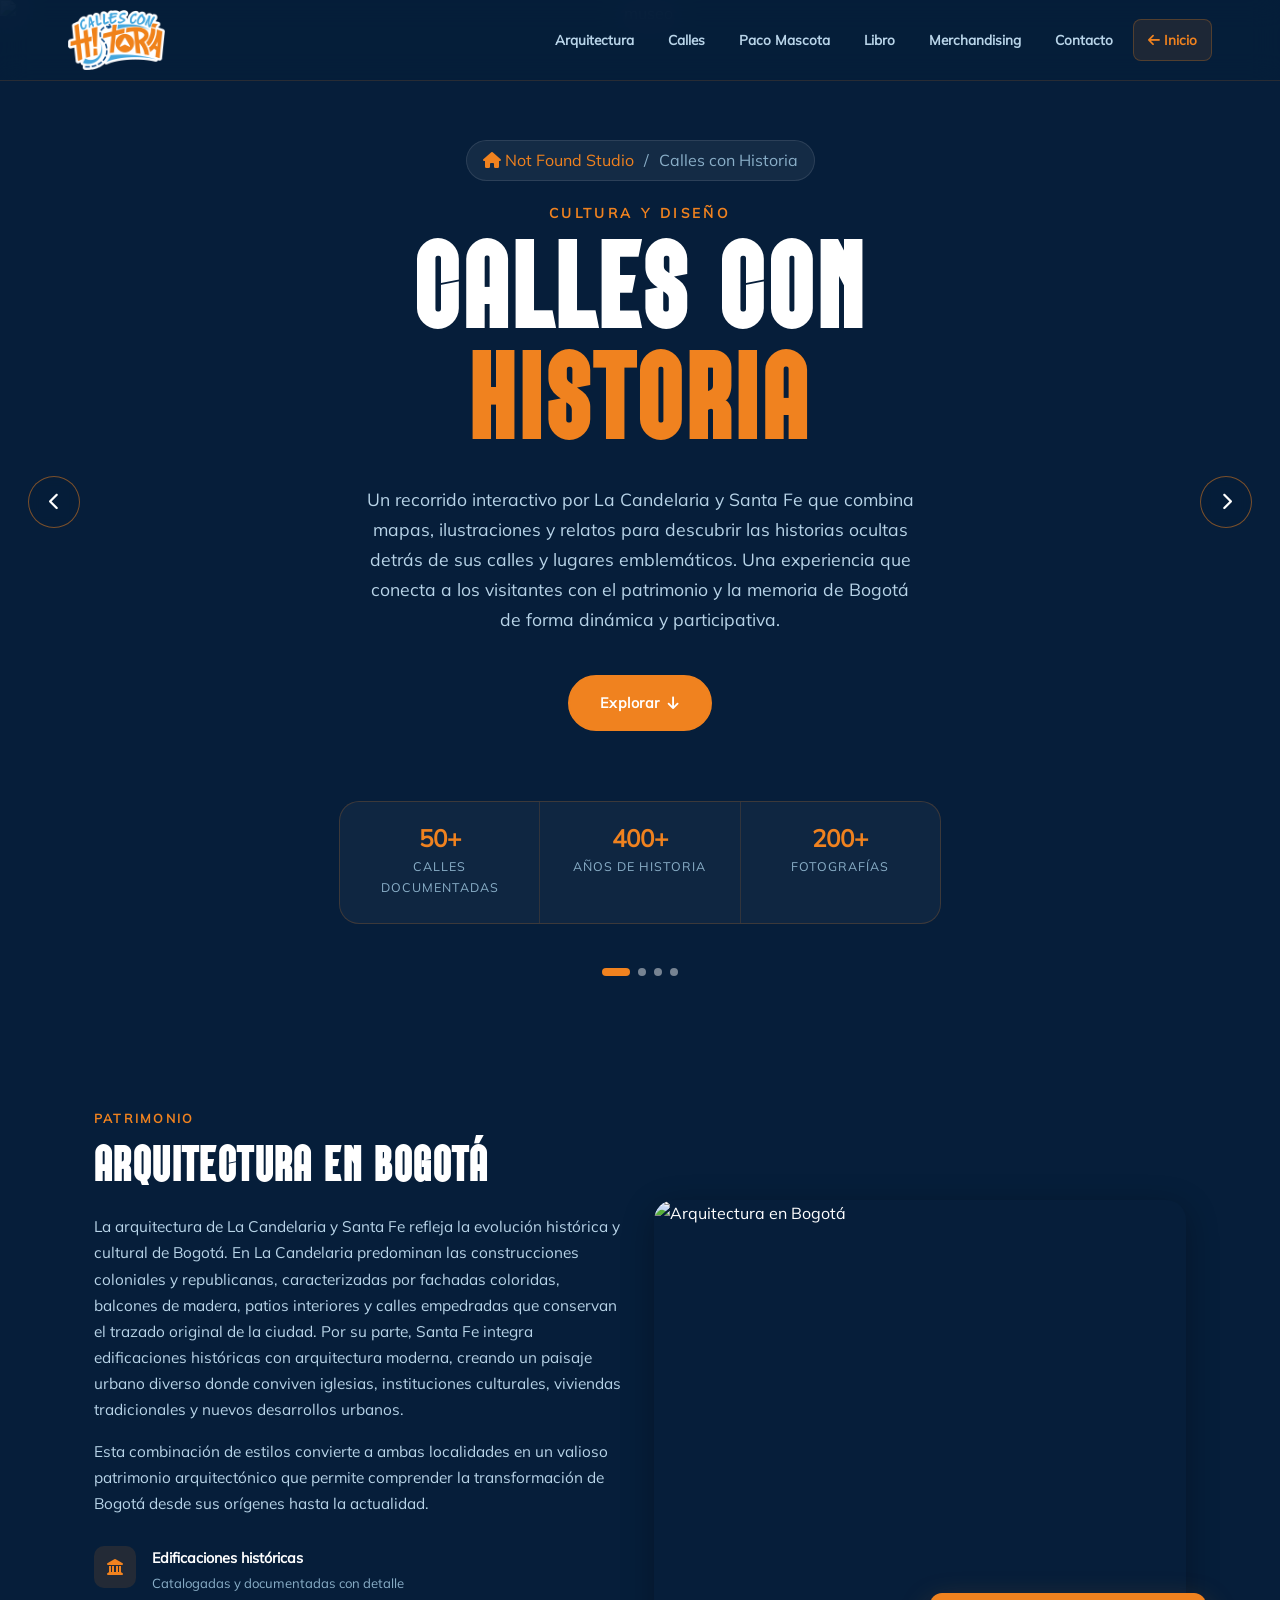
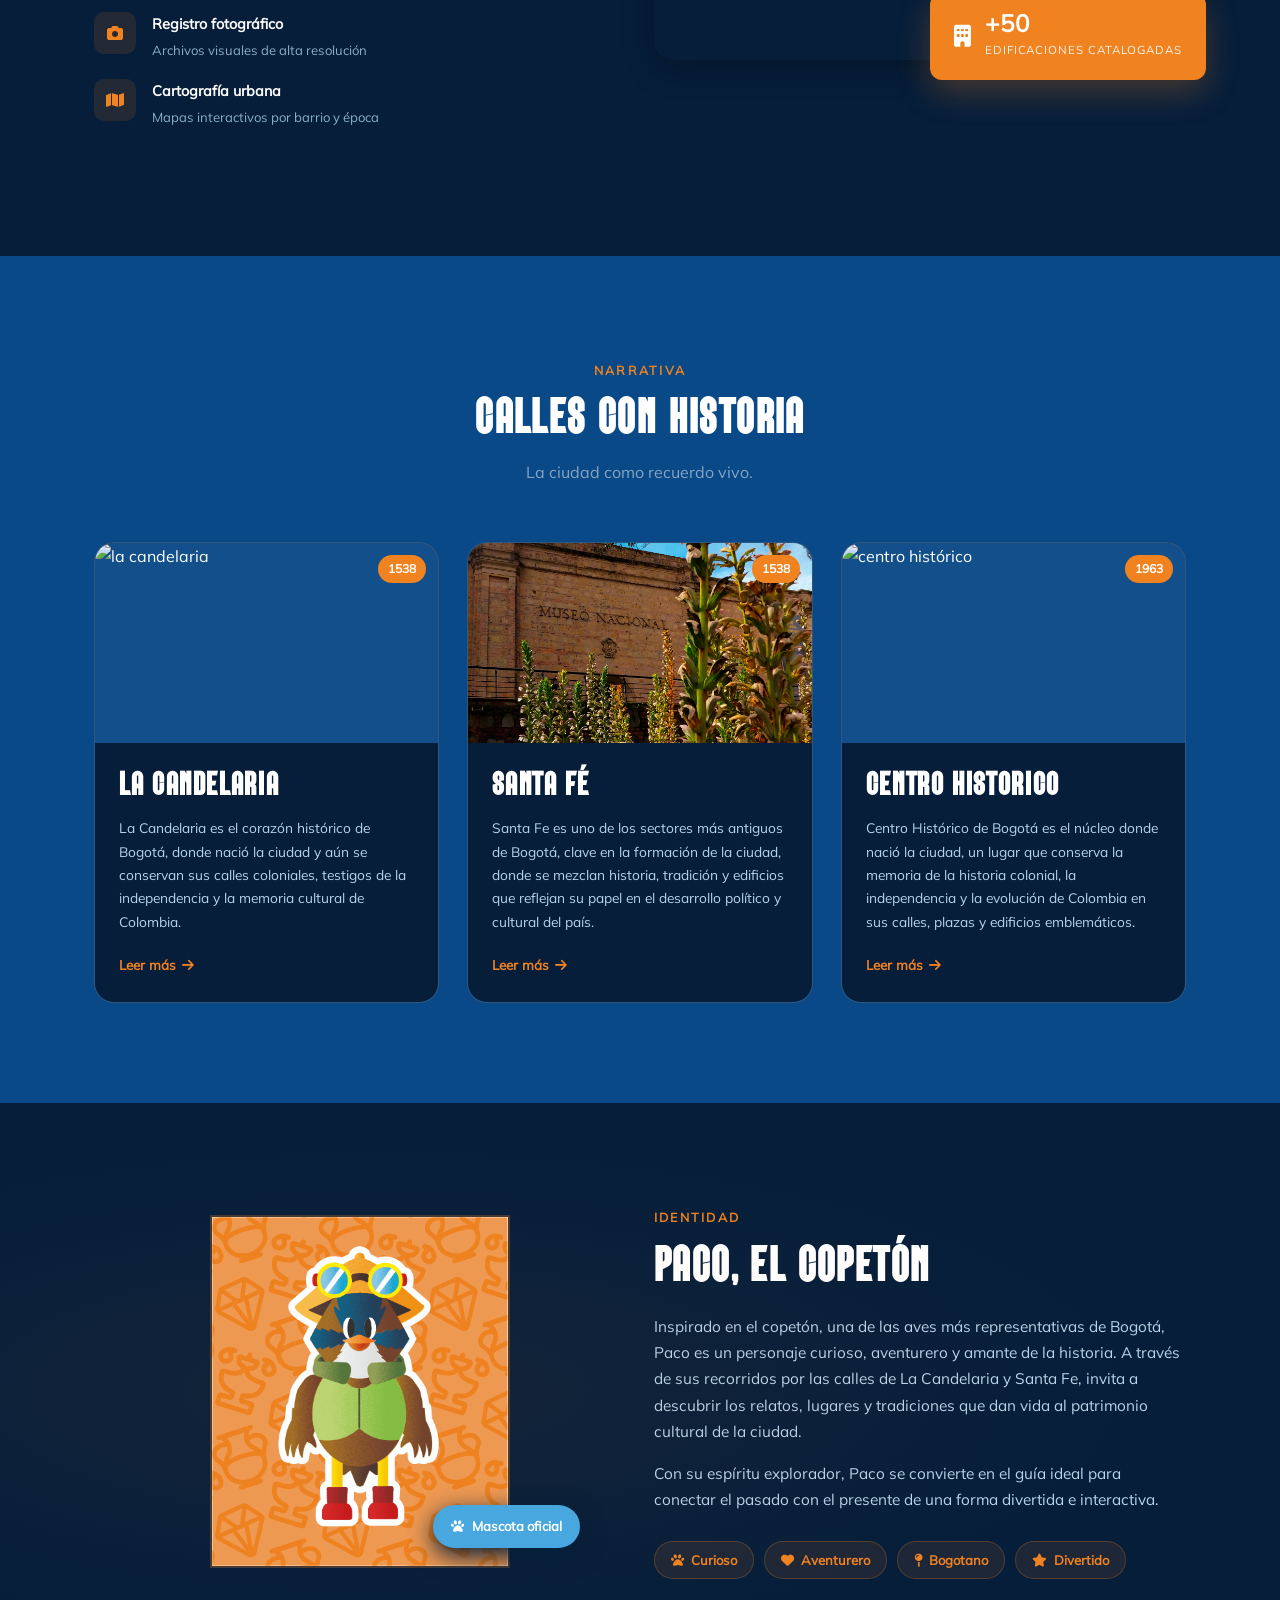
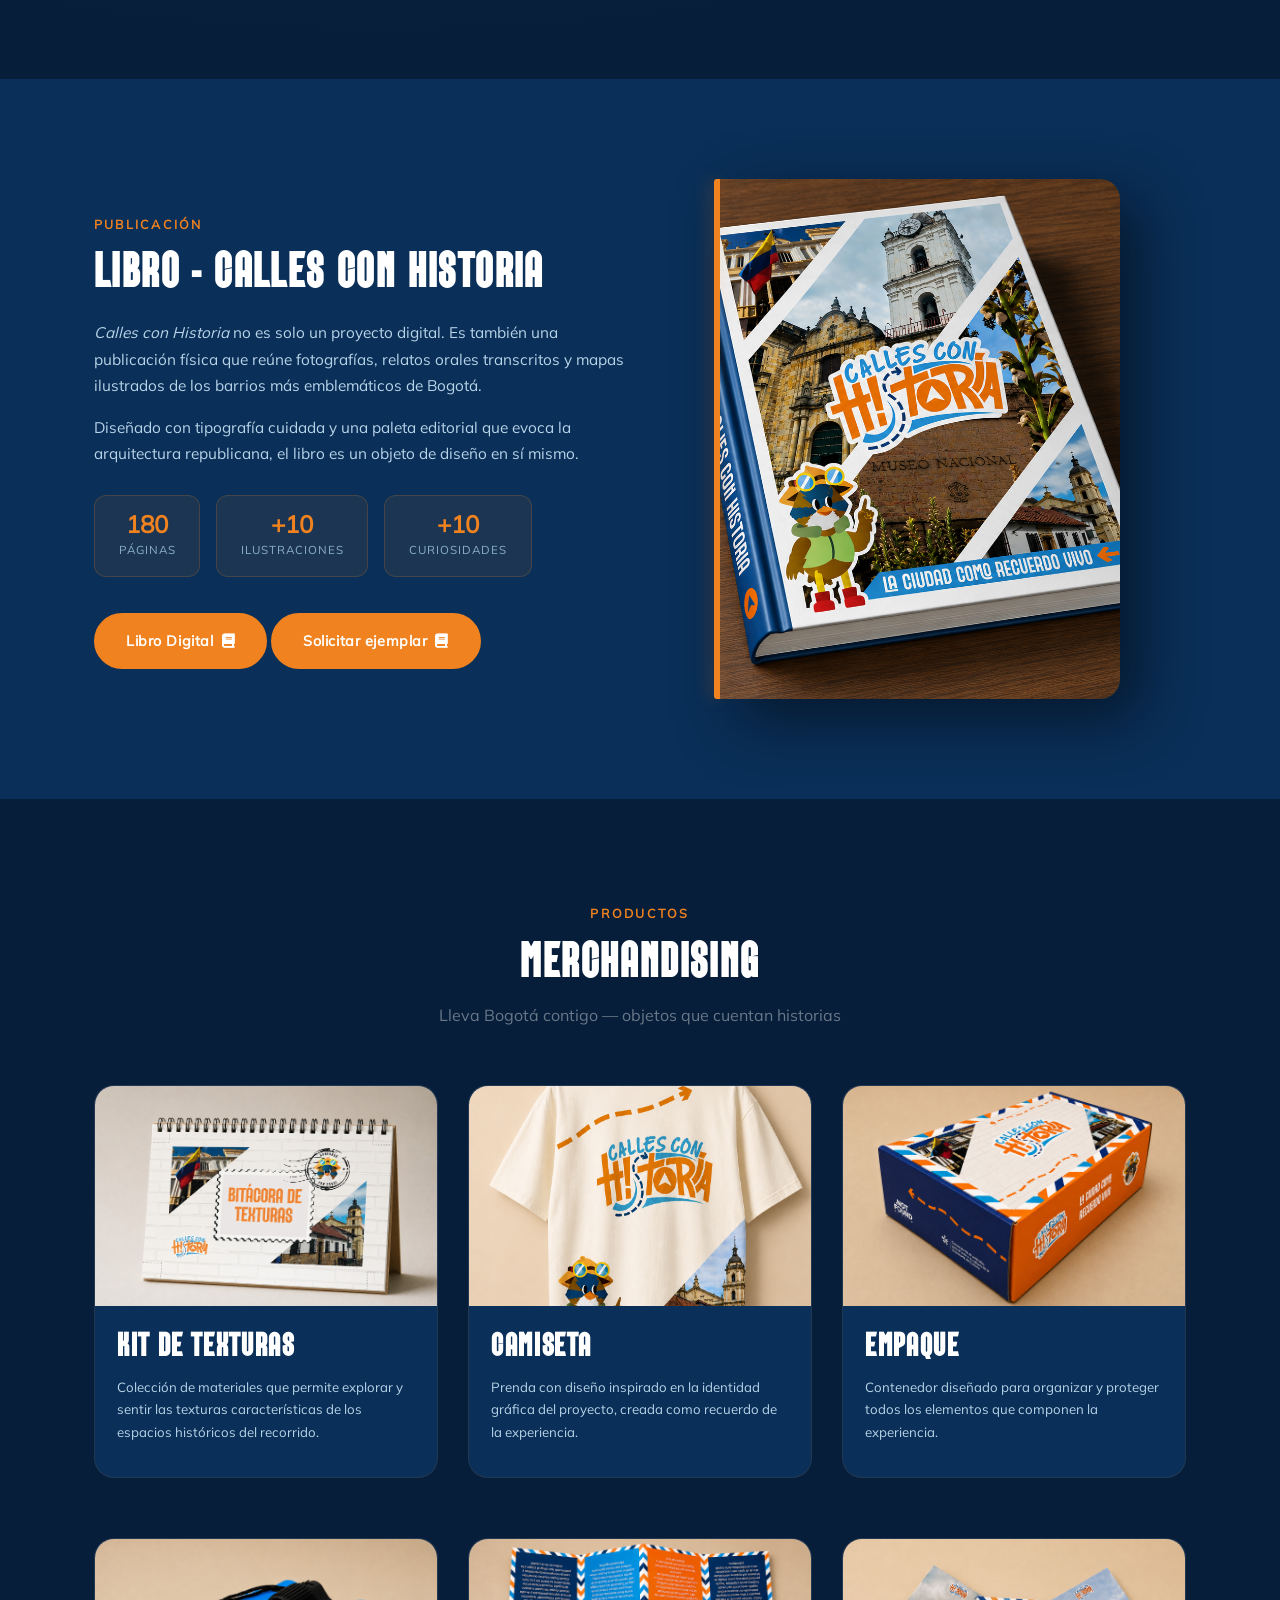
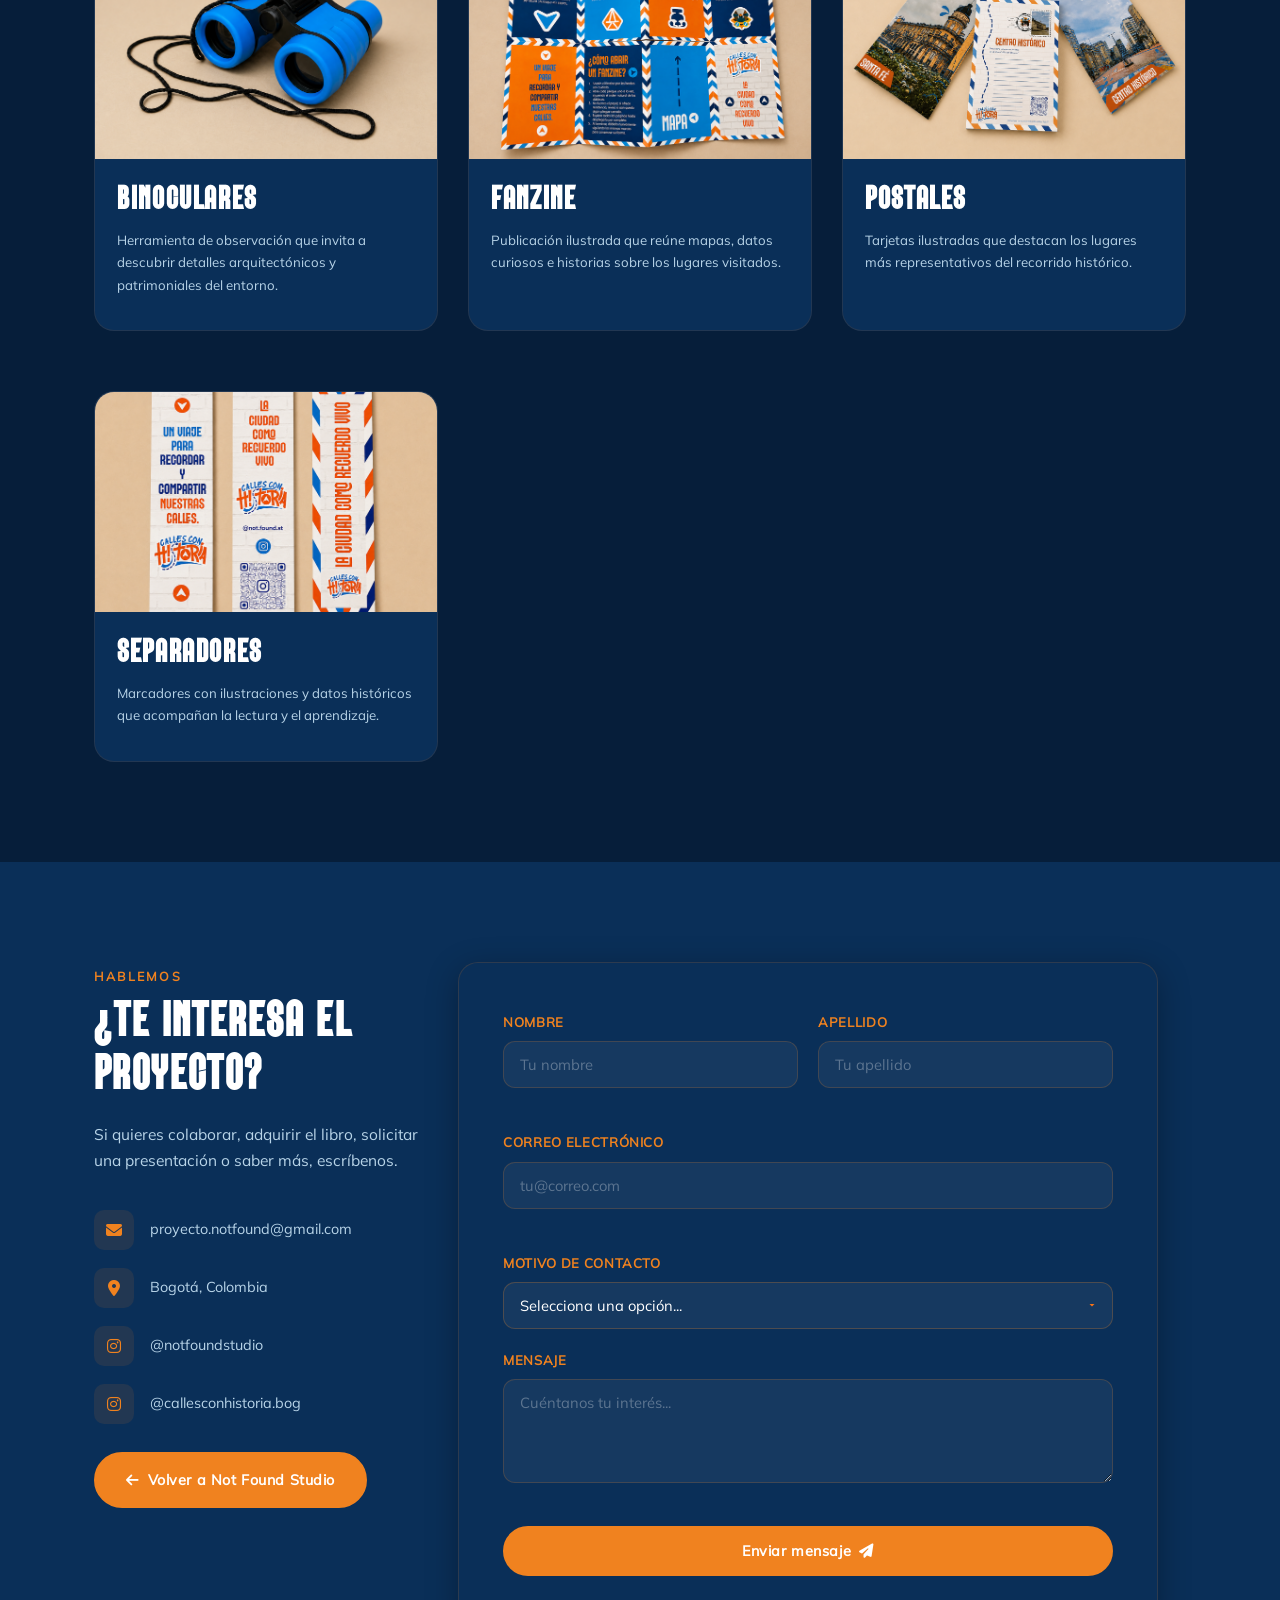
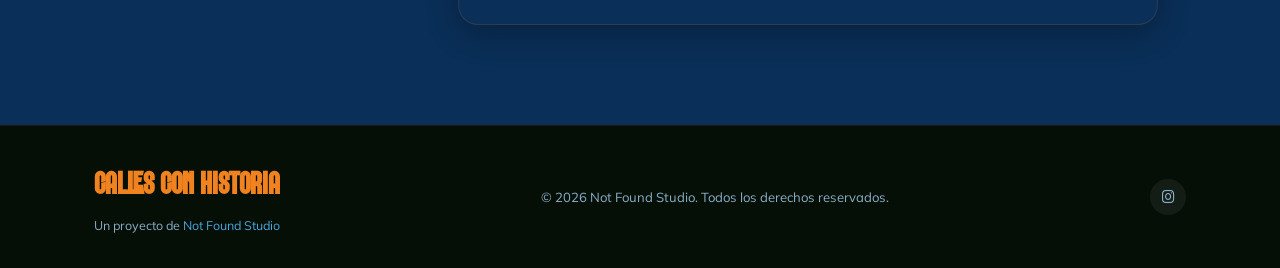
==== proyecto.html @ d1a0eb5a "pagina-web" ====
<!DOCTYPE html>
<html lang="es">
<head>
  <meta charset="UTF-8" />
  <meta name="viewport" content="width=device-width, initial-scale=1.0" />
  <title>Calles con Historia — Not Found Studio</title>
  <link rel="stylesheet" href="https://cdnjs.cloudflare.com/ajax/libs/font-awesome/6.5.0/css/all.min.css" />
  <link rel="stylesheet" href="proyecto.css" />
  <link rel="icon" href="img/icon1.png" type="image/x-icon" />
  <script src="proyecto.js" defer></script>
</head>
<body class="proyecto-page">
  <div class="page-transition" id="pageTransition"></div>
  <header class="navbar" id="navbar">
    <div class="nav-container">

      <a href="#proy-hero" class="nav-logo">
        <img src="img/logo-proyecto.png" alt="Calles con Historia"/>
      </a>

      <nav class="nav-menu" id="navMenu">
        <a href="#arquitectura"  class="nav-link">Arquitectura</a>
        <a href="#calles"        class="nav-link">Calles</a>
        <a href="#paco"          class="nav-link">Paco Mascota</a>
        <a href="#libro"         class="nav-link">Libro</a>
        <a href="#merch"         class="nav-link">Merchandising</a>
        <a href="#contacto-proy" class="nav-link">Contacto</a>
        <a href="index.html"     class="nav-link nav-link--back">
          <i class="fas fa-arrow-left"></i> Inicio
        </a>
      </nav>

      <button class="hamburger" id="hamburger" aria-label="Abrir menú">
        <span></span><span></span><span></span>
      </button>
    </div>
  </header>

  <section class="proy-hero" id="proy-hero">
    <div class="hero-slider-wrapper">
      <div class="slider-track" id="sliderTrack">
        <div class="slide">
          <img src="img/slide1.jpg" alt="museo"/>
        </div>
        <div class="slide">
          <img src="img/slide2.jpg" alt="call"/>
        </div>
        <div class="slide">
          <img src="img/slide3.jpg" alt="plaza"/>
        </div>
        <div class="slide">
          <img src="img/slide4.jpg" alt="iglesia"/>
        </div>
      </div>

      <button class="slider-btn slider-prev" id="sliderPrev" aria-label="Anterior">
        <i class="fas fa-chevron-left"></i>
      </button>
      <button class="slider-btn slider-next" id="sliderNext" aria-label="Siguiente">
        <i class="fas fa-chevron-right"></i>
      </button>
      <div class="slider-dots" id="sliderDots"></div>
    </div>

    <div class="proy-hero-content">
      <div class="breadcrumb">
        <a href="index.html"><i class="fas fa-home"></i> Not Found Studio</a>
        <span>/</span>
        <span>Calles con Historia</span>
      </div>

      <p class="hero-welcome">Cultura y Diseño</p>
      <h1 class="proy-hero-title titulo">Calles con<br /><span>Historia</span></h1>
      <p class="proy-hero-desc">
        Un recorrido interactivo por La Candelaria y Santa Fe que combina mapas, ilustraciones 
        y relatos para descubrir las historias ocultas detrás de sus calles y lugares emblemáticos. 
        Una experiencia que conecta a los visitantes con el patrimonio y la memoria de Bogotá de forma dinámica y participativa.
      </p>
      <div class="proy-hero-cta">
        <a href="#arquitectura" class="p-btn p-btn-primary">
          Explorar <i class="fas fa-arrow-down"></i>
        </a>
      </div>
    </div>

    <div class="hero-stats">
      <div class="stat-item">
        <span class="stat-num">50+</span>
        <span class="stat-label">Calles documentadas</span>
      </div>
      <div class="stat-item">
        <span class="stat-num">400+</span>
        <span class="stat-label">Años de historia</span>
      </div>
      <div class="stat-item">
        <span class="stat-num">200+</span>
        <span class="stat-label">Fotografías</span>
      </div>
    </div>

  </section>

  <section class="arquitectura" id="arquitectura">
    <div class="p-container">
      <div class="p-row p-align-center">
        <div class="p-col-6 proy-text p-reveal">
          <span class="p-section-label">Patrimonio</span>
          <h2> Arquitectura en Bogotá</h2>
          <p>
            La arquitectura de La Candelaria y Santa Fe refleja la evolución histórica y cultural de Bogotá. 
            En La Candelaria predominan las construcciones coloniales y republicanas, caracterizadas por fachadas 
            coloridas, balcones de madera, patios interiores y calles empedradas que conservan el trazado original 
            de la ciudad. Por su parte, Santa Fe integra edificaciones históricas con arquitectura moderna, creando 
            un paisaje urbano diverso donde conviven iglesias, instituciones culturales, viviendas tradicionales
            y nuevos desarrollos urbanos.
          </p>
          <p>
            Esta combinación de estilos convierte a ambas localidades en un valioso patrimonio 
            arquitectónico que permite comprender la transformación de Bogotá desde sus orígenes hasta la actualidad.
          </p>
          <div class="proy-features">
            <div class="feature-item">
              <i class="fas fa-landmark"></i>
              <div>
                <strong>Edificaciones históricas</strong>
                <p>Catalogadas y documentadas con detalle</p>
              </div>
            </div>
            <div class="feature-item">
              <i class="fas fa-camera"></i>
              <div>
                <strong>Registro fotográfico</strong>
                <p>Archivos visuales de alta resolución</p>
              </div>
            </div>
            <div class="feature-item">
              <i class="fas fa-map"></i>
              <div>
                <strong>Cartografía urbana</strong>
                <p>Mapas interactivos por barrio y época</p>
              </div>
            </div>
          </div>
        </div>

        <div class="p-col-6 proy-img p-reveal">
          <div class="p-img-wrapper">
            <img src="img/arquitectura.jpg" alt="Arquitectura en Bogotá"/>
          </div>
          <div class="floating-card">
            <i class="fas fa-building"></i>
            <div>
              <strong>+50</strong>
              <span>Edificaciones catalogadas</span>
            </div>
          </div>
        </div>
      </div>
    </div>
  </section>

  <section class="calles" id="calles">
    <div class="p-container">

      <div class="p-row p-justify-center">
        <div class="p-col-8 p-section-header p-reveal">
          <span class="p-section-label">Narrativa</span>
          <h2>Calles con Historia</h2>
          <p class="p-section-sub">La ciudad como recuerdo vivo.</p>
        </div>
      </div>

      <div class="p-row">
        <div class="p-col-12">
          <div class="calles-grid">

            <div class="calle-card p-reveal">
              <div class="calle-img">
                <img src="img/calle1.jpg" alt="la candelaria"/>
                <div class="calle-year">1538</div>
              </div>
              <div class="calle-info">
                <h4>La Candelaria</h4>
                <p>La Candelaria es el corazón histórico de Bogotá, donde nació la ciudad y 
                  aún se conservan sus calles coloniales, testigos 
                  de la independencia y la memoria cultural de Colombia. </p>
                <a href="https://www.lacandelaria.gov.co/" class="calle-link">Leer más <i class="fas fa-arrow-right"></i></a>
              </div>
            </div>

            <div class="calle-card p-reveal">
              <div class="calle-img">
                <img src="img/calle2.jpg" alt="santa fe"/>
                <div class="calle-year">1538</div>
              </div>
              <div class="calle-info">
                <h4>Santa Fé</h4>
                <p>Santa Fe es uno de los sectores más antiguos de Bogotá, 
                  clave en la formación de la ciudad, donde se mezclan historia, 
                  tradición y edificios que reflejan su papel en el 
                  desarrollo político y cultural del país. </p>
                <a href="https://www.santafe.gov.co/" class="calle-link">Leer más <i class="fas fa-arrow-right"></i></a>
              </div>
            </div>

            <div class="calle-card p-reveal">
              <div class="calle-img">
                <img src="img/calle3.jpg" alt="centro histórico"/>
                <div class="calle-year">1963</div>
              </div>
              <div class="calle-info">
                <h4>Centro HIstorico</h4>
                <p>Centro Histórico de Bogotá es el núcleo donde nació la ciudad, 
                  un lugar que conserva la memoria de la historia colonial, la independencia 
                  y la evolución de Colombia en sus calles, plazas y edificios emblemáticos. </p>
                <a href="https://visitbogota.co/es/que-hacer-en-bogota/cultura" class="calle-link">Leer más <i class="fas fa-arrow-right"></i></a>
              </div>
            </div>
          </div>
        </div>
      </div>
    </div>
  </section>

  <section class="paco" id="paco">
    <div class="p-container">
      <div class="p-row p-align-center">

        <div class="p-col-6 proy-img p-reveal">
          <div class="paco-img-wrapper">
            <img src="img/paco.jpg" alt="Paco, mascota del proyecto"/>
          </div>
          <div class="paco-badge">
            <i class="fas fa-paw"></i>
            <span>Mascota oficial</span>
          </div>
        </div>

        <div class="p-col-6 proy-text p-reveal">
          <span class="p-section-label">Identidad</span>
          <h2>Paco, el copetón</h2>
          <p>
            Inspirado en el copetón, una de las aves más representativas de Bogotá, 
            Paco es un personaje curioso, aventurero y amante de la historia. A través
             de sus recorridos por las calles de La Candelaria y Santa Fe, invita a 
             descubrir los relatos, lugares y tradiciones que dan vida al patrimonio 
             cultural de la ciudad. 
          </p>
          <p>
            Con su espíritu explorador, Paco se convierte en el guía ideal para conectar el 
            pasado con el presente de una forma divertida e interactiva.
          </p>
          <div class="paco-traits">
            <span class="trait"><i class="fas fa-paw"></i> Curioso</span>
            <span class="trait"><i class="fas fa-heart"></i> Aventurero</span>
            <span class="trait"><i class="fas fa-map-pin"></i> Bogotano</span>
            <span class="trait"><i class="fas fa-star"></i> Divertido</span>
          </div>
        </div>

      </div>
    </div>
  </section>

  <section class="libro" id="libro">
    <div class="p-container">
      <div class="p-row p-align-center">

        <div class="p-col-6 proy-text p-reveal">
          <span class="p-section-label">Publicación</span>
          <h2>Libro - Calles con Historia</h2>
          <p>
            <em>Calles con Historia</em> no es solo un proyecto digital. Es también una publicación
            física que reúne fotografías, relatos orales transcritos y mapas ilustrados de los
            barrios más emblemáticos de Bogotá.
          </p>
          <p>
            Diseñado con tipografía cuidada y una paleta editorial que evoca la arquitectura
            republicana, el libro es un objeto de diseño en sí mismo.
          </p>
          <div class="libro-specs">
            <div class="spec-item">
              <span class="spec-val">180</span>
              <span class="spec-key">Páginas</span>
            </div>
            <div class="spec-item">
              <span class="spec-val">+10</span>
              <span class="spec-key">Ilustraciones</span>
            </div>
            <div class="spec-item">
              <span class="spec-val">+10</span>
              <span class="spec-key">Curiosidades</span>
            </div>
          </div>
          <a href="https://heyzine.com/flip-book/d6b53dd0bb.html" class="p-btn p-btn-primary">
            Libro Digital <i class="fas fa-book"></i>
          </a>
          <a href="#contacto-proy" class="p-btn p-btn-primary">
            Solicitar ejemplar <i class="fas fa-book"></i>
          </a>
        </div>

        <div class="p-col-6 proy-img p-reveal">
          <div class="libro-mockup">
            <img src="img/libro.png" alt="Libro Calles con Historia"/>
            <div class="libro-spine"></div>
          </div>
        </div>

      </div>
    </div>
  </section>

  <section class="merch" id="merch">
    <div class="p-container">

      <div class="p-row p-justify-center">
        <div class="p-col-8 p-section-header p-reveal">
          <span class="p-section-label">Productos</span>
          <h2>Merchandising</h2>
          <p class="p-section-sub">Lleva Bogotá contigo — objetos que cuentan historias</p>
        </div>
      </div>

      <div class="p-row">
        <div class="p-col-12">
          <div class="merch-grid">

            <div class="merch-card p-reveal">
              <div class="merch-img">
                <img src="img/bitacora.jpeg" alt="Kit de Texturas" />
              </div>
              <div class="merch-info">
                <h4>Kit de Texturas</h4>
                <p>Colección de materiales que permite explorar y sentir las texturas 
                  características de los espacios históricos del recorrido.</p>
              </div>
            </div>

            <div class="merch-card p-reveal">
              <div class="merch-img">
                <img src="img/camiseta.png" alt="Camiseta"/>
              </div>
              <div class="merch-info">
                <h4>Camiseta</h4>
                <p>Prenda con diseño inspirado en la identidad gráfica del proyecto, 
                  creada como recuerdo de la experiencia.</p>
              </div>
            </div>

            <div class="merch-card p-reveal">
              <div class="merch-img">
                <img src="img/caja.png" alt="Empaque" />
              </div>
              <div class="merch-info">
                <h4>Empaque</h4>
                <p>Contenedor diseñado para organizar y proteger 
                  todos los elementos que componen la experiencia.</p>
              </div>
            </div>

          </div>
        </div>
      </div>

      <div class="p-row">
        <div class="p-col-12">
          <div class="merch-grid-p">

            <div class="merch-card p-reveal">
              <div class="merch-img">
                <img src="img/binoculares.png" alt="Binoculares" /> 
              </div>
              <div class="merch-info">
                <h4>Binoculares</h4>
                <p>Herramienta de observación que invita a 
                  descubrir detalles arquitectónicos y patrimoniales del entorno.</p>
              </div>
            </div>

            <div class="merch-card p-reveal">
              <div class="merch-img">
                <img src="img/fanzine.png" alt="Fanzine" />
              </div>
              <div class="merch-info">
                <h4>Fanzine</h4>
                <p>Publicación ilustrada que reúne mapas, datos 
                  curiosos e historias sobre los lugares visitados.</p>
              </div>
            </div>

            <div class="merch-card p-reveal">
              <div class="merch-img">
                <img src="img/postales.png" alt="Postales" />
              </div>
              <div class="merch-info">
                <h4> Postales </h4>
                <p>Tarjetas ilustradas que destacan los lugares más representativos del recorrido histórico. </p>
              </div>
            </div>

          </div>
        </div>
      </div>

      <div class="p-row">
        <div class="p-col-12">
          <div class="merch-grid-p">

            <div class="merch-card p-reveal">
              <div class="merch-img">
                <img src="img/separadores.png" alt="Separadores" /> 
              </div>
              <div class="merch-info">
                <h4>Separadores</h4>
                <p>Marcadores con ilustraciones y datos históricos 
                  que acompañan la lectura y el aprendizaje.</p>
              </div>
            </div>

          </div>
        </div>
      </div>

    </div>
  </section>

  <section class="contacto" id="contacto-proy">
    <div class="p-container">
      <div class="p-row p-align-start">

        <div class="p-col-4 contact-info p-reveal">
          <span class="p-section-label">Hablemos</span>
          <h2>¿Te interesa el proyecto?</h2>
          <p>
            Si quieres colaborar, adquirir el libro, solicitar una presentación
            o saber más, escríbenos.
          </p>
          <div class="contact-details">
            <div class="contact-item">
              <i class="fas fa-envelope"></i>
              <span>proyecto.notfound@gmail.com</span>
            </div>
            <div class="contact-item">
              <i class="fas fa-map-marker-alt"></i>
              <span>Bogotá, Colombia</span>
            </div>
            <div class="contact-item">
              <i class="fab fa-instagram"></i>
              <span>@notfoundstudio</span>
            </div>
            <div class="contact-item">
              <i class="fab fa-instagram"></i>
              <span>@callesconhistoria.bog</span>
            </div>
          </div>
          <a href="index.html" class="p-btn p-btn-primary back-btn">
            <i class="fas fa-arrow-left"></i> Volver a Not Found Studio
          </a>
        </div>

        <div class="p-col-8 p-reveal">
          <div class="contact-form">
            <form id="contactFormProy"
            action="https://formspree.io/f/xdarenpr"
            method="POST"
            novalidate>

            <input type="hidden" name="_subject" value="Nuevo mensaje — Calles con Historia" />
            <input type="hidden" name="_language" value="es" />

              <div class="form-row">
                <div class="p-col-6 form-group">
                  <label for="p-nombre">Nombre</label>
                  <input type="text" id="p-nombre" placeholder="Tu nombre" required />
                  <span class="error-msg" id="error-p-nombre"></span>
                </div>
                <div class="p-col-6 form-group">
                  <label for="p-apellido">Apellido</label>
                  <input type="text" id="p-apellido" placeholder="Tu apellido" required />
                  <span class="error-msg" id="error-p-apellido"></span>
                </div>
              </div>

              <div class="form-group">
                <label for="p-correo">Correo electrónico</label>
                <input type="email" id="p-correo" placeholder="tu@correo.com" required />
                <span class="error-msg" id="error-p-correo"></span>
              </div>

              <div class="form-group">
                <label for="p-interes">Motivo de contacto</label>
                <select id="p-interes">
                  <option value="">Selecciona una opción...</option>
                  <option>Adquirir el libro</option>
                  <option>Comprar merchandising</option>
                  <option>Colaboración / alianza</option>
                  <option>Presentación del proyecto</option>
                  <option>Otro</option>
                </select>
              </div>

              <div class="form-group">
                <label for="p-mensaje">Mensaje</label>
                <textarea id="p-mensaje" rows="4" placeholder="Cuéntanos tu interés..." required></textarea>
                <span class="error-msg" id="error-p-mensaje"></span>
              </div>

              <button type="submit" class="p-btn p-btn-primary p-btn-full">
                Enviar mensaje <i class="fas fa-paper-plane"></i>
              </button>
              <div class="form-success" id="formSuccessProy">
                <i class="fas fa-check-circle"></i>
                ¡Mensaje enviado! Te contactamos pronto.
              </div>

            </form>
          </div>
        </div>

      </div>
    </div>
  </section>

  <footer class="proy-footer">
    <div class="p-container">
      <div class="footer-inner">
        <div class="footer-left">
          <span class="footer-brand titulo">Calles con Historia</span>
          <p>Un proyecto de <a href="index.html">Not Found Studio</a></p>
        </div>
        <p class="footer-copy">&copy; 2026 Not Found Studio. Todos los derechos reservados.</p>
        <div class="footer-social">
          <a href="https://www.instagram.com/callesconhistoria.bog?igsh=ZXhva2l5dGYxbDV5" aria-label="Instagram"><i class="fab fa-instagram"></i></a>
        </div>
      </div>
    </div>
  </footer>

</body>
</html>
---- proyecto.css ----
:root {
  --p-accent:      #f0821f;
  --p-accent-r:  #ffb370;
  --p-accent-rgb:  240, 130, 31;
  --p-accent-glow: rgba(240, 130, 31, 0.28);

  --p-blue:        #48a7de;
  --p-blue-rgb:    72, 167, 222;

  --p-bg-dark:     #061e3a;            /* fondo principal            */
  --p-bg-mid:      #0a2f58;            /* fondo medio                */
  --p-bg-section:  #0a4987;            /* fondo sección alternativa  */
  --p-bg-navbar:   rgba(6,30,58,0.90); /* navbar semitransparente    */

  --p-gray:        #8aafc8;
  --p-text:        #b8d4e8;
  --p-white:       #ffffff;
  --p-error:       #f87171;

  --p-font-title:  'Moga', sans-serif; src: url(fuentes/moga.otf); 
  --p-font-body:   'Mulish', sans-serif; src: url(fuentes/mulish-regular.ttf);

  --p-radius:      12px;
  --p-radius-lg:   20px;

  --p-shadow:      0 8px 32px rgba(0, 0, 0, 0.3);
  --p-shadow-sm:   0 4px 16px rgba(0, 0, 0, 0.18);

  --p-transition:  0.35s cubic-bezier(0.4, 0, 0.2, 1);
}

.titulo {
  text-transform: uppercase;
}

@font-face {
  font-family: 'Moga'; src: url(fuentes/moga.otf); 
}

@font-face {
  font-family: 'Mulish'; src: url(fuentes/mulish-regular.ttf);
}

*, *::before, *::after {
  box-sizing: border-box;
  margin: 0;
  padding: 0;
}

html { scroll-behavior: smooth; }

body.proyecto-page {
  font-family: var(--p-font-body);
  background: var(--p-bg-dark);
  color: var(--p-white);
  line-height: 1.7;
  overflow-x: hidden;
}

body.proyecto-page *,
body.proyecto-page ::before,
body.proyecto-page ::after {
  --bs-body-bg: var(--p-bg-dark);
}
body.proyecto-page .container,
body.proyecto-page .container-fluid,
body.proyecto-page .p-container {
  background: transparent;
}
body.proyecto-page .row,
body.proyecto-page .p-row {
  background: transparent;
}

img  { max-width: 100%; display: block; }
a    { text-decoration: none; color: inherit; }
ul   { list-style: none; }


h1, h2, h3, h4, h5, h6 {
  font-family: var(--p-font-title);
  line-height: 1.2;
  color: var(--p-white);
  text-transform: uppercase;
  letter-spacing: 0.05em;
}

p {
  font-family: var(--p-font-body);
  color: var(--p-text);
}

.p-container {
  max-width: 1140px;
  margin: 0 auto;
  padding: 0 24px;
  width: 100%;
}

.p-row {
  display: flex;
  flex-wrap: wrap;
  gap: 28px;
  width: 100%;
}

.p-col        { flex: 1 1 0%; min-width: 0; }
.p-col-1      { flex: 0 0 calc(8.333%  - 28px); }
.p-col-2      { flex: 0 0 calc(16.666% - 28px); }
.p-col-3      { flex: 0 0 calc(25%     - 28px); }
.p-col-4      { flex: 0 0 calc(33.333% - 28px); }
.p-col-5      { flex: 0 0 calc(41.666% - 28px); }
.p-col-6      { flex: 0 0 calc(50%     - 14px); }
.p-col-7      { flex: 0 0 calc(58.333% - 28px); }
.p-col-8      { flex: 0 0 calc(66.666% - 28px); }
.p-col-9      { flex: 0 0 calc(75%     - 28px); }
.p-col-10     { flex: 0 0 calc(83.333% - 28px); }
.p-col-11     { flex: 0 0 calc(91.666% - 28px); }
.p-col-12     { flex: 0 0 100%; }

/* Modificadores de fila */
.p-justify-center  { justify-content: center; }
.p-justify-between { justify-content: space-between; }
.p-align-center    { align-items: center; }
.p-align-start     { align-items: flex-start; }

.p-reveal {
  opacity: 0;
  transform: translateY(32px);
  transition: opacity 0.7s ease, transform 0.7s ease;
}
.p-reveal.visible {
  opacity: 1;
  transform: none;
}

.p-section-label {
  display: inline-block;
  font-family: var(--p-font-body);
  font-size: 0.78rem;
  font-weight: 700;
  letter-spacing: 0.18em;
  text-transform: uppercase;
  color: var(--p-accent);
  margin-bottom: 10px;
}

.p-section-header {
  text-align: center;
  margin-bottom: 56px;
}
.p-section-header h2 {
  font-family: var(--p-font-title);
  font-size: clamp(3rem, 3.5vw, 2.5rem);
  font-weight: 900;
  color: var(--p-white);
}
.p-section-sub {
  color: var(--p-gray);
  margin-top: 10px;
  font-size: 1rem;
  font-family: var(--p-font-body);
}

.p-img-wrapper {
  position: relative;
  border-radius: var(--p-radius-lg);
  overflow: hidden;
  box-shadow: var(--p-shadow);
}
.p-img-wrapper img {
  width: 100%;
  height: 420px;
  object-fit: cover;
  transition: transform 0.6s ease;
}
.p-img-wrapper:hover img { transform: scale(1.04); }

.p-btn {
  display: inline-flex;
  align-items: center;
  gap: 8px;
  font-family: var(--p-font-body);
  font-weight: 700;
  font-size: 0.9rem;
  padding: 14px 30px;
  border-radius: 50px;
  border: 2px solid transparent;
  cursor: pointer;
  transition: var(--p-transition);
  letter-spacing: 0.04em;
}

.p-btn-primary {
  background: var(--p-accent);
  color: var(--p-white);
  border-color: var(--p-accent);
}
.p-btn-primary:hover {
  background: transparent;
  color: var(--p-accent);
  transform: translateY(-2px);
  box-shadow: 0 8px 24px var(--p-accent-glow);
}

.p-btn-outline {
  background: transparent;
  border-color: rgba(255, 255, 255, 0.4);
  color: var(--p-white);
}
.p-btn-outline:hover {
  border-color: var(--p-accent);
  color: var(--p-accent);
  transform: translateY(-2px);
}

.p-btn-full {
  width: 100%;
  justify-content: center;
}

.proyecto-page .navbar {
  position: fixed;
  top: 0; left: 0; right: 0;
  z-index: 1000;
  background: var(--p-bg-navbar);
  backdrop-filter: blur(14px);
  -webkit-backdrop-filter: blur(14px);
  border-bottom: 1px solid rgba(var(--p-accent-rgb), 0.15);
  transition: box-shadow 0.3s;
}
.proyecto-page .navbar.scrolled {
  box-shadow: 0 4px 32px rgba(0, 0, 0, 0.5);
}

.proyecto-page .nav-container {
  max-width: 1200px;
  margin: 0 auto;
  padding: 0 28px;
  height: 80px;
  display: flex;
  align-items: center;
  justify-content: space-between;
}

.proyecto-page .nav-logo {
  display: flex;
  align-items: center;
  flex-shrink: 0;
  transition: opacity 0.2s;
}
.proyecto-page .nav-logo:hover { opacity: 0.8; }
.proyecto-page .nav-logo img {
  height: 60px;
  width: auto;
  object-fit: contain;
}

.proyecto-page .logo-fallback {
  display: none;
  font-family: var(--p-font-title);
  font-weight: 900;
  font-size: 1.3rem;
  letter-spacing: 0.06em;
  color: var(--p-white);
}
.proyecto-page .logo-fallback span { color: var(--p-accent); }

.proyecto-page .nav-menu {
  display: flex;
  align-items: center;
  gap: 6px;
}

.proyecto-page .nav-link {
  font-family: var(--p-font-body);
  font-size: 0.85rem;
  font-weight: 600;
  color: var(--p-text);
  padding: 8px 14px;
  border-radius: 8px;
  transition: var(--p-transition);
  position: relative;
}
.proyecto-page .nav-link::after {
  content: '';
  position: absolute;
  bottom: 4px; left: 50%;
  transform: translateX(-50%) scaleX(0);
  width: 20px; height: 2px;
  background: var(--p-accent);
  border-radius: 2px;
  transition: transform 0.3s ease;
}
.proyecto-page .nav-link:hover { color: var(--p-white); }
.proyecto-page .nav-link:hover::after { transform: translateX(-50%) scaleX(1); }

.proyecto-page .nav-link--back {
  color: var(--p-accent) !important;
  background: rgba(var(--p-accent-rgb), 0.1);
  border: 1px solid rgba(var(--p-accent-rgb), 0.25);
}
.proyecto-page .nav-link--back:hover {
  background: var(--p-accent);
  color: var(--p-white) !important;
}
.proyecto-page .nav-link--back::after { display: none; }

.proyecto-page .hamburger {
  display: none;
  flex-direction: column;
  gap: 5px;
  background: none;
  border: none;
  cursor: pointer;
  padding: 6px;
}
.proyecto-page .hamburger span {
  display: block;
  width: 26px; height: 2px;
  background: var(--p-white);
  border-radius: 2px;
  transition: var(--p-transition);
}
.proyecto-page .hamburger.active span:nth-child(1) { transform: translateY(7px) rotate(45deg); }
.proyecto-page .hamburger.active span:nth-child(2) { opacity: 0; }
.proyecto-page .hamburger.active span:nth-child(3) { transform: translateY(-7px) rotate(-45deg); }

.page-transition {
  position: fixed;
  inset: 0;
  background: var(--p-bg-dark);
  z-index: 9999;
  pointer-events: none;
  opacity: 0;
  transition: opacity 0.4s ease;
}
.page-transition.fade-out {
  opacity: 1;
  pointer-events: all;
}

.proy-hero {
  width: 100%;
  min-height: 100%;
  position: relative;
  display: flex;
  flex-direction: column;
  align-items: center;
  justify-content: center;
  overflow: hidden;
  text-align: center;
  padding: 0;           /* sin padding: el slider llena todo */
}

.proy-hero .hero-slider-wrapper {
  position: absolute;
  inset: 0;             /* ocupa exactamente todo el hero */
  z-index: 0;
  width: 100%;
  height: 100%;
  overflow: hidden;
  margin: 0;
}
.proy-hero .hero-slider-wrapper .slider-track {
  display: flex;
  height: 100%;
  transition: transform 0.7s cubic-bezier(0.4, 0, 0.2, 1);
}
.proy-hero .hero-slider-wrapper .slide {
  min-width: 100%;
  height: 100%;
  flex-shrink: 0;
  position: relative;
}
.proy-hero .hero-slider-wrapper .slide img {
  width: 100%;
  height: 100%;
  object-fit: cover;
  display: block;
}
.proy-hero .hero-slider-wrapper .slide::after {
  content: '';
  position: absolute;
  inset: 0;
  background: linear-gradient(
    to bottom,
    rgba(6, 30, 58, 0.55) 0%,
    rgba(6, 30, 58, 0.40) 40%,
    rgba(6, 30, 58, 0.75) 100%
  );
}
.proy-hero .hero-slider-wrapper .slide-caption { display: none; }

.proy-hero .hero-slider-wrapper .slider-btn {
  position: absolute;
  top: 50%;
  transform: translateY(-50%);
  width: 52px; height: 52px;
  background: rgba(6, 30, 58, 0.55);
  border: 1px solid rgba(var(--p-accent-rgb), 0.5);
  border-radius: 50%;
  color: var(--p-white);
  font-size: 1.1rem;
  cursor: pointer;
  display: flex;
  align-items: center;
  justify-content: center;
  transition: var(--p-transition);
  z-index: 4;
  backdrop-filter: blur(6px);
}
.proy-hero .hero-slider-wrapper .slider-btn:hover {
  background: var(--p-accent);
  border-color: var(--p-accent);
  transform: translateY(-50%) scale(1.08);
}
.proy-hero .hero-slider-wrapper .slider-prev { left: 28px; }
.proy-hero .hero-slider-wrapper .slider-next { right: 28px; }

.proy-hero .hero-slider-wrapper .slider-dots {
  position: absolute;
  bottom: 28px;
  left: 50%;
  transform: translateX(-50%);
  display: flex;
  gap: 8px;
  z-index: 4;
}
.proy-hero .hero-slider-wrapper .dot {
  width: 8px; height: 8px;
  border-radius: 50%;
  background: rgba(255, 255, 255, 0.45);
  cursor: pointer;
  transition: var(--p-transition);
  border: none;
}
.proy-hero .hero-slider-wrapper .dot.active {
  background: var(--p-accent);
  width: 28px;
  border-radius: 4px;
}

.proy-hero-content {
  position: relative;
  z-index: 2;
  max-width: 820px;
  width: 100%;
  margin: 0 auto;
  padding: 140px 24px 60px; /* espacio top para la navbar */
}

.proy-hero .hero-stats {
  position: relative;
  z-index: 2;
  margin-bottom: 80px;  /* espacio para los dots */
}

.proy-hero-bg,
.proy-hero-overlay { display: none; }

.breadcrumb {
  display: inline-flex;
  align-items: center;
  gap: 10px;
  font-family: var(--p-font-body);
  font-size: 1rem;
  color: var(--p-gray);
  margin-bottom: 20px;
  background: rgba(255, 255, 255, 0.06);
  padding: 6px 16px;
  border-radius: 50px;
  border: 1px solid rgba(255, 255, 255, 0.1);
  animation: p-fadeUp 0.6s ease both;
}
.breadcrumb a { color: var(--p-accent); transition: color 0.2s; }
.breadcrumb a:hover { color: var(--p-white); }

.proy-hero-content .hero-welcome {
  font-family: var(--p-font-body);
  font-size: 0.85rem;
  font-weight: 700;
  letter-spacing: 0.25em;
  text-transform: uppercase;
  color: var(--p-accent);
  margin-bottom: 16px;
  animation: p-fadeUp 0.7s ease both;
}

.proy-hero-title {
  font-family: var(--p-font-title);
  font-size: clamp(3.2rem, 10vw, 7.5rem);
  font-weight: 900;
  line-height: 0.92;
  letter-spacing: 0.05em;
  margin-bottom: 24px;
  color: var(--p-white);
  animation: p-fadeUp 0.8s 0.15s ease both;
}
.proy-hero-title span { color: var(--p-accent); }

.proy-hero-desc {
  font-family: var(--p-font-body);
  font-size: clamp(0.95rem, 2vw, 1.1rem);
  color: var(--p-text);
  max-width: 560px;
  margin: 0 auto 40px;
  animation: p-fadeUp 0.8s 0.3s ease both;
}

.proy-hero-cta {
  display: flex;
  gap: 16px;
  justify-content: center;
  flex-wrap: wrap;
  animation: p-fadeUp 0.8s 0.45s ease both;
}

.hero-stats {
  position: relative;
  z-index: 2;
  display: flex;
  background: rgba(255, 255, 255, 0.04);
  border: 1px solid rgba(var(--p-accent-rgb), 0.2);
  border-radius: var(--p-radius-lg);
  overflow: hidden;
  margin-top: 10px;
  animation: p-fadeUp 0.8s 0.6s ease both;
}
.stat-item {
  flex: 1;
  padding: 24px 32px;
  text-align: center;
  border-right: 1px solid rgba(var(--p-accent-rgb), 0.15);
}
.stat-item:last-child { border-right: none; }
.stat-num {
  display: block;
  font-family: var(--p-font-body);
  font-size: 1.5rem;
  font-weight: 900;
  color: var(--p-accent);
  line-height: 1;
}
.stat-label {
  display: block;
  font-family: var(--p-font-body);
  font-size: 0.78rem;
  color: var(--p-gray);
  text-transform: uppercase;
  letter-spacing: 0.08em;
  margin-top: 6px;
}

@keyframes p-fadeUp {
  from { opacity: 0; transform: translateY(28px); }
  to   { opacity: 1; transform: none; }
}

.slider-section {
  background: var(--p-bg-mid) !important;
  padding: 100px 0;
}
.slider-section .p-section-header h2 { color: var(--p-white); }

.slider-wrapper {
  width: 100%;
  position: relative;
  border-radius: var(--p-radius-lg);
  overflow: hidden;
  box-shadow: var(--p-shadow);
}

.slider-track {
  display: flex;
  width: 100%;
}

.slide {
  width: 100%;
  flex: 0 0 100%;
}
.slide img {
  width: 100%;
  height: 100vh;
  object-fit: cover;
  display: block;
}

.slide-caption {
  position: absolute;
  bottom: 0; left: 0; right: 0;
  background: linear-gradient(transparent, rgba(6, 30, 58, 0.92));
  padding: 40px 36px 32px;
}
.slide-tag {
  display: inline-block;
  background: var(--p-accent);
  color: var(--p-white);
  font-family: var(--p-font-body);
  font-size: 0.75rem;
  font-weight: 700;
  letter-spacing: 0.1em;
  text-transform: uppercase;
  padding: 4px 14px;
  border-radius: 50px;
  margin-bottom: 10px;
}
.slide-caption p {
  font-family: var(--p-font-body);
  color: rgba(255, 255, 255, 0.85);
  font-size: 0.95rem;
  max-width: 500px;
}

.slider-btn {
  position: absolute;
  top: 50%;
  transform: translateY(-50%);
  width: 48px; height: 48px;
  background: rgba(6, 30, 58, 0.75);
  border: 1px solid rgba(var(--p-accent-rgb), 0.3);
  border-radius: 50%;
  color: var(--p-white);
  font-size: 1rem;
  cursor: pointer;
  display: flex;
  align-items: center;
  justify-content: center;
  transition: var(--p-transition);
  z-index: 10;
  backdrop-filter: blur(4px);
}
.slider-btn:hover {
  background: var(--p-accent);
  border-color: var(--p-accent);
  transform: translateY(-50%) scale(1.1);
}
.slider-prev { left: 16px; }
.slider-next { right: 16px; }

.slider-dots {
  position: absolute;
  bottom: 16px;
  left: 50%;
  transform: translateX(-50%);
  display: flex;
  gap: 8px;
  z-index: 10;
}
.dot {
  width: 8px; height: 8px;
  border-radius: 50%;
  background: rgba(255, 255, 255, 0.4);
  cursor: pointer;
  transition: var(--p-transition);
  border: none;
}
.dot.active {
  background: var(--p-accent);
  width: 24px;
  border-radius: 4px;
}

.arquitectura {
  background: var(--p-bg-dark) !important;
  padding: 100px 0;
}

.proy-text h2 {
  font-family: var(--p-font-title);
  font-size: clamp(3rem, 3.5vw, 2.5rem);
  font-weight: 900;
  margin-bottom: 18px;
  color: var(--p-white);
}

.proy-text p {
  font-family: var(--p-font-body);
  color: var(--p-text);
  font-size: 0.96rem;
  margin-bottom: 16px;
}

.proy-features {
  margin: 28px 0;
  display: flex;
  flex-direction: column;
  gap: 18px;
}
.feature-item {
  display: flex;
  align-items: flex-start;
  gap: 16px;
}
.feature-item > i {
  width: 42px; height: 42px;
  background: rgba(var(--p-accent-rgb), 0.12);
  border-radius: 10px;
  display: flex;
  align-items: center;
  justify-content: center;
  color: var(--p-accent);
  font-size: 1rem;
  flex-shrink: 0;
}
.feature-item strong {
  display: block;
  font-family: var(--p-font-body);
  color: var(--p-white);
  margin-bottom: 2px;
  font-size: 0.9rem;
}
.feature-item p {
  color: var(--p-gray);
  font-size: 0.82rem;
  margin: 0;
}

.proy-img { position: relative; }
.proy-img .p-img-wrapper img {
  width: 100%;
  height: 460px;
  object-fit: cover;
  border-radius: var(--p-radius-lg);
}

.floating-card {
  position: absolute;
  bottom: -20px; right: -20px;
  background: var(--p-accent);
  color: var(--p-white);
  padding: 18px 24px;
  border-radius: var(--p-radius);
  display: flex;
  align-items: center;
  gap: 14px;
  box-shadow: 0 12px 32px var(--p-accent-glow);
  font-family: var(--p-font-body);
}
.floating-card i { font-size: 1.4rem; }
.floating-card strong {
  font-size: 1.5rem;
  font-weight: 900;
  display: block;
  line-height: 1;
  letter-spacing: 1px;
}
.floating-card span {
  font-family: var(--p-font-body);
  font-size: 0.72rem;
  text-transform: uppercase;
  letter-spacing: 0.08em;
  opacity: 0.9;
}

.calles {
  background: var(--p-bg-section) !important;
  padding: 100px 0;
}
.calles .p-section-header h2 { color: var(--p-white); }
.calles .p-section-sub { color: rgba(255, 255, 255, 0.5); }

.calles-grid {
  display: grid;
  grid-template-columns: repeat(3, 1fr);
  gap: 28px;
}

.calle-card {
  background: rgba(255, 255, 255, 0.04);
  border: 1px solid rgba(var(--p-accent-rgb), 0.12);
  border-radius: var(--p-radius-lg);
  overflow: hidden;
  transition: var(--p-transition);
}
.calle-card:hover {
  border-color: rgba(var(--p-accent-rgb), 0.4);
  transform: translateY(-6px);
  box-shadow: 0 20px 48px rgba(0, 0, 0, 0.3);
}

.calle-img { position: relative; overflow: hidden; }
.calle-img img {
  width: 100%; height: 200px;
  object-fit: cover;
  display: block;
  transition: transform 0.5s ease;
}
.calle-card:hover .calle-img img { transform: scale(1.06); }

.calle-year {
  position: absolute;
  top: 12px; right: 12px;
  background: var(--p-accent);
  color: var(--p-white);
  font-family: var(--p-font-body);
  font-size: 0.75rem;
  font-weight: 700;
  padding: 4px 10px;
  border-radius: 50px;
}

.calle-info { padding: 24px; background: #061e3a; }
.calle-info h4 {
  font-family: var(--p-font-title);
  font-size: 2.05rem;
  font-weight: 700;
  color: var(--p-white);
  margin-bottom: 10px;
}
.calle-info p {
  font-family: var(--p-font-body);
  color: var(--p-text);
  font-size: 0.86rem;
  margin-bottom: 18px;
}
.calle-link {
  font-family: var(--p-font-body);
  color: var(--p-accent);
  font-size: 0.84rem;
  font-weight: 700;
  display: inline-flex;
  align-items: center;
  gap: 6px;
  transition: gap 0.2s, color 0.2s;
}
.calle-link:hover { gap: 10px; color: var(--p-white); }

.paco {
  background: var(--p-bg-dark) !important;
  padding: 100px 0;
  position: relative;
  overflow: hidden;
}
.paco::before {
  content: '';
  position: absolute;
  inset: 0;
  background: radial-gradient(ellipse at 30% 50%, rgba(var(--p-accent-rgb), 0.06) 0%, transparent 60%);
  pointer-events: none;
}

.paco-img-wrapper {
  background: rgba(var(--p-accent-rgb), 0.08);
  border: 2px solid rgba(var(--p-accent-rgb), 0.2);
  border-radius: 0%;
  width: 300px; height: 100%;
  display: flex;
  align-items: center;
  justify-content: center;
  margin: 0 auto;
  overflow: hidden;
  transition: var(--p-transition);
  position: relative;
}
.paco-img-wrapper:hover {
  border-color: var(--p-accent);
  box-shadow: 0 0 48px var(--p-accent-glow);
}
.paco-img-wrapper img {
  width: 100%; height: 100%;
  object-fit: cover;
  border-radius: 0%;
}

.paco-badge {
  position: absolute;
  bottom: 20px;
  right: calc(50% - 220px);
  background: var(--p-blue);
  color: var(--p-white);
  padding: 10px 18px;
  border-radius: 50px;
  display: flex;
  align-items: center;
  gap: 8px;
  font-family: var(--p-font-body);
  font-size: 0.82rem;
  font-weight: 700;
  box-shadow: 0 8px 24px var(--p-bg-dark);
}

.paco-traits {
  display: flex;
  flex-wrap: wrap;
  gap: 10px;
  margin-top: 28px;
}
.trait {
  display: inline-flex;
  align-items: center;
  gap: 7px;
  background: rgba(var(--p-accent-rgb), 0.1);
  border: 1px solid rgba(var(--p-accent-rgb), 0.25);
  color: var(--p-accent);
  font-family: var(--p-font-body);
  font-size: 0.82rem;
  font-weight: 600;
  padding: 7px 16px;
  border-radius: 50px;
}

.libro {
  background: var(--p-bg-mid) !important;
  padding: 100px 0;
}

.libro-specs {
  display: flex;
  gap: 16px;
  flex-wrap: wrap;
  margin: 28px 0 36px;
}
.spec-item {
  text-align: center;
  padding: 16px 24px;
  background: rgba(var(--p-accent-rgb), 0.08);
  border: 1px solid rgba(var(--p-accent-rgb), 0.2);
  border-radius: var(--p-radius);
  min-width: 80px;
}
.spec-val {
  display: block;
  font-family: var(--p-font-body);
  font-size: 1.5rem;
  font-weight: 900;
  color: var(--p-accent);
  line-height: 1;
}
.spec-key {
  display: block;
  font-family: var(--p-font-body);
  font-size: 0.72rem;
  color: var(--p-gray);
  text-transform: uppercase;
  letter-spacing: 0.08em;
  margin-top: 4px;
}

.libro-mockup {
  position: relative;
  display: flex;
  justify-content: center;
}
.libro-mockup img {
  width: 100%;
  max-width: 400px;
  height: 520px;
  object-fit: cover;
  border-radius: 0 20px 20px 0;
  box-shadow: 20px 20px 60px rgba(0,0,0,0.5), -4px 0 0 var(--p-accent);
  display: block;
  margin: 0 auto;
}
.libro-spine {
  position: absolute;
  left: calc(50% - 200px - 6px);
  top: 0; bottom: 0;
  width: 6px;
  background: var(--p-accent);
  border-radius: 3px 0 0 3px;
  box-shadow: -4px 0 16px var(--p-accent-glow);
}

.merch {
  background: var(--p-bg-dark) !important;
  padding: 100px 0;
}
.merch .p-section-header h2 { color: var(--p-white); }
.merch .p-section-sub { color: rgba(255, 255, 255, 0.4); }

.merch-grid {
  display: grid;
  grid-template-columns: repeat(3, 1fr);
  gap: 60px 30px;
}

.merch-grid-p {
  display: grid;
  grid-template-columns: repeat(3, 1fr);
  gap: 60px 30px;
  margin-top: 60px;
}

.merch-card {
  background: var(--p-bg-mid);
  border: 1px solid rgba(var(--p-accent-rgb), 0.1);
  border-radius: var(--p-radius-lg);
  overflow: hidden;
  transition: var(--p-transition);
}
.merch-card:hover {
  border-color: rgba(var(--p-accent-rgb), 0.35);
  transform: translateY(-6px);
  box-shadow: 0 16px 48px rgba(0, 0, 0, 0.3);
}

.merch-img { position: relative; overflow: hidden; }
.merch-img img {
  width: 100%; height: 220px;
  object-fit: cover;
  display: block;
  transition: transform 0.5s ease;
}
.merch-card:hover .merch-img img { transform: scale(1.07); }

.merch-overlay {
  position: absolute;
  inset: 0;
  background: rgba(6, 30, 58, 0.65);
  display: flex;
  align-items: center;
  justify-content: center;
  opacity: 0;
  transition: var(--p-transition);
}
.merch-card:hover .merch-overlay { opacity: 1; }

.merch-info { padding: 22px; }
.merch-info h4 {
  font-family: var(--p-font-title);
  font-size: 2.05rem;
  font-weight: 700;
  color: var(--p-white);
  margin-bottom: 8px;
}
.merch-info p {
  font-family: var(--p-font-body);
  color: var(--p-text);
  font-size: 0.83rem;
  margin-bottom: 12px;
}

.proyecto-page .contacto {
  background: var(--p-bg-mid) !important;
  padding: 100px 0;
}

.proyecto-page .contact-info h2 {
  font-family: var(--p-font-title);
  font-size: clamp(3rem, 3.5vw, 2.5rem);
  font-weight: 900;
  color: var(--p-white);
  margin-bottom: 18px;
  line-height: 1.1;
}
.proyecto-page .contact-info p {
  font-family: var(--p-font-body);
  color: var(--p-text);
  font-size: 0.97rem;
  margin-bottom: 36px;
}

.proyecto-page .contact-details {
  display: flex;
  flex-direction: column;
  gap: 18px;
}
.proyecto-page .contact-item {
  display: flex;
  align-items: center;
  gap: 16px;
  font-family: var(--p-font-body);
  color: var(--p-text);
  font-size: 0.9rem;
}
.proyecto-page .contact-item i {
  width: 40px; height: 40px;
  background: rgba(var(--p-accent-rgb), 0.1);
  border-radius: 10px;
  display: flex;
  align-items: center;
  justify-content: center;
  color: var(--p-accent);
  font-size: 1rem;
  flex-shrink: 0;
}

/* Botón volver */
.back-btn { margin-top: 28px; }

/* Caja del formulario */
.proyecto-page .contact-form {
  background: var(--p-bg-mid);
  padding: 48px 44px;
  border-radius: var(--p-radius-lg);
  border: 1px solid rgba(var(--p-accent-rgb), 0.15);
  box-shadow: var(--p-shadow);
}

/* Select */
select {
  background: rgba(255, 255, 255, 0.05);
  border: 1px solid rgba(var(--p-accent-rgb), 0.25);
  border-radius: var(--p-radius);
  color: var(--p-white);
  font-family: var(--p-font-body);
  font-size: 0.92rem;
  padding: 13px 16px;
  width: 100%;
  cursor: pointer;
  appearance: none;
  background-image: url("data:image/svg+xml,%3Csvg xmlns='http://www.w3.org/2000/svg' width='12' height='12' viewBox='0 0 24 24' fill='%23f97316'%3E%3Cpath d='M7 10l5 5 5-5z'/%3E%3C/svg%3E");
  background-repeat: no-repeat;
  background-position: right 14px center;
  transition: var(--p-transition);
}
select:focus {
  outline: none;
  border-color: var(--p-accent);
  box-shadow: 0 0 0 3px var(--p-accent-glow);
}
select option { background: var(--p-bg-mid); color: var(--p-white); }

.proyecto-page .form-group {
  display: flex;
  flex-direction: column;
  margin-bottom: 20px;
  width: 100%;
}
.proyecto-page .form-group label {
  font-family: var(--p-font-body);
  font-size: 0.82rem;
  font-weight: 700;
  color: var(--p-accent);
  margin-bottom: 8px;
  letter-spacing: 0.05em;
  text-transform: uppercase;
}
.proyecto-page .form-group input,
.proyecto-page .form-group textarea {
  background: rgba(255, 255, 255, 0.05);
  border: 1px solid rgba(var(--p-accent-rgb), 0.2);
  border-radius: var(--p-radius);
  color: var(--p-white);
  font-family: var(--p-font-body);
  font-size: 0.92rem;
  padding: 13px 16px;
  transition: var(--p-transition);
  resize: vertical;
  width: 100%;
}
.proyecto-page .form-group input::placeholder,
.proyecto-page .form-group textarea::placeholder {
  color: rgba(255, 255, 255, 0.3);
}
.proyecto-page .form-group input:focus,
.proyecto-page .form-group textarea:focus {
  outline: none;
  border-color: var(--p-accent);
  background: rgba(var(--p-accent-rgb), 0.05);
  box-shadow: 0 0 0 3px var(--p-accent-glow);
}
.proyecto-page .form-group input.invalid,
.proyecto-page .form-group textarea.invalid {
  border-color: var(--p-error);
  box-shadow: 0 0 0 3px rgba(248, 113, 113, 0.1);
}
.proyecto-page .error-msg {
  font-family: var(--p-font-body);
  font-size: 0.78rem;
  color: var(--p-error);
  margin-top: 5px;
  min-height: 18px;
}
.proyecto-page .form-success {
  display: none;
  align-items: center;
  gap: 10px;
  background: rgba(var(--p-accent-rgb), 0.1);
  border: 1px solid var(--p-accent);
  border-radius: var(--p-radius);
  color: var(--p-accent);
  font-family: var(--p-font-body);
  font-size: 0.9rem;
  font-weight: 600;
  padding: 14px 18px;
  margin-top: 16px;
}
.proyecto-page .form-success.show { display: flex; }

.proyecto-page .form-row {
  display: flex;
  flex-wrap: wrap;
  gap: 20px;
  margin-bottom: 0;
}
.proyecto-page .form-row .p-col-6 {
  flex: 0 0 calc(50% - 10px);
}

.proy-footer {
  background: #050f06 !important;
  padding: 32px 0;
  border-top: 1px solid rgba(var(--p-accent-rgb), 0.1);
}

.proy-footer .footer-inner {
  display: flex;
  align-items: center;
  justify-content: space-between;
  flex-wrap: wrap;
  gap: 16px;
}

.footer-left .footer-brand {
  display: block;
  font-family: var(--p-font-title);
  font-weight: 700;
  font-size: 2rem;
  color: var(--p-accent);
  letter-spacing: 0,8em;
}
.footer-left p {
  font-family: var(--p-font-body);
  font-size: 0.78rem;
  color: var(--p-gray);
  margin-top: 2px;
}
.footer-left a { color: var(--p-blue); }

.footer-copy {
  font-family: var(--p-font-body);
  font-size: 0.82rem;
  color: var(--p-gray);
  text-align: center;
}

.proy-footer .footer-social {
  display: flex;
  gap: 14px;
}
.proy-footer .footer-social a {
  width: 36px; height: 36px;
  background: rgba(255, 255, 255, 0.06);
  border-radius: 50%;
  display: flex;
  align-items: center;
  justify-content: center;
  color: var(--p-gray);
  font-size: 0.9rem;
  transition: var(--p-transition);
}
.proy-footer .footer-social a:hover {
  background: var(--p-accent);
  color: var(--p-white);
  transform: translateY(-3px);
}


@media (max-width: 992px) {

  .arquitectura .p-row,
  .paco         .p-row,
  .libro        .p-row { flex-direction: column; }

  .arquitectura .p-col-6,
  .paco         .p-col-6,
  .libro        .p-col-6 { flex: 0 0 100%; }

  .calles-grid { grid-template-columns: repeat(2, 1fr); }
  .merch-grid  { grid-template-columns: repeat(2, 1fr); }

  .paco-img-wrapper { width: 300px; height: 300px; }
  .paco-badge { right: calc(50% - 170px); }

  .hero-stats {
    flex-direction: column;
    max-width: 340px;
    margin: 64px auto 0;
  }
  .stat-item {
    border-right: none;
    border-bottom: 1px solid rgba(var(--p-accent-rgb), 0.15);
  }
  .stat-item:last-child { border-bottom: none; }

  .floating-card { right: 0; bottom: -16px; }

  .proyecto-page .contact-info,
  .proyecto-page .contact-form-col { flex: 0 0 100%; }

  .proy-footer .footer-inner { flex-direction: column; text-align: center; }
}

@media (max-width: 768px) {

  /* Navbar hamburguesa */
  .proyecto-page .nav-menu {
    display: none;
    position: absolute;
    top: 70px; left: 0; right: 0;
    background: rgba(6, 30, 58, 0.97);
    backdrop-filter: blur(14px);
    flex-direction: column;
    padding: 20px 24px 28px;
    gap: 4px;
    border-bottom: 1px solid rgba(var(--p-accent-rgb), 0.15);
  }
  .proyecto-page .nav-menu.open { display: flex; }
  .proyecto-page .nav-link { font-size: 1rem; padding: 12px 16px; }
  .proyecto-page .hamburger { display: flex; }

  .calles-grid { grid-template-columns: 1fr; }
  .merch-grid  { grid-template-columns: 1fr; }

  .slide img { height: 300px; }

  .libro-spine { display: none; }
  .libro-mockup img { max-width: 280px; height: 360px; }

  .proy-hero-cta { flex-direction: column; align-items: center; }
  .proy-hero-cta .p-btn { width: 100%; max-width: 300px; justify-content: center; }

  .proyecto-page .form-row .p-col-6 { flex: 0 0 100%; }

  .proyecto-page .contact-form { padding: 32px 24px; }
}
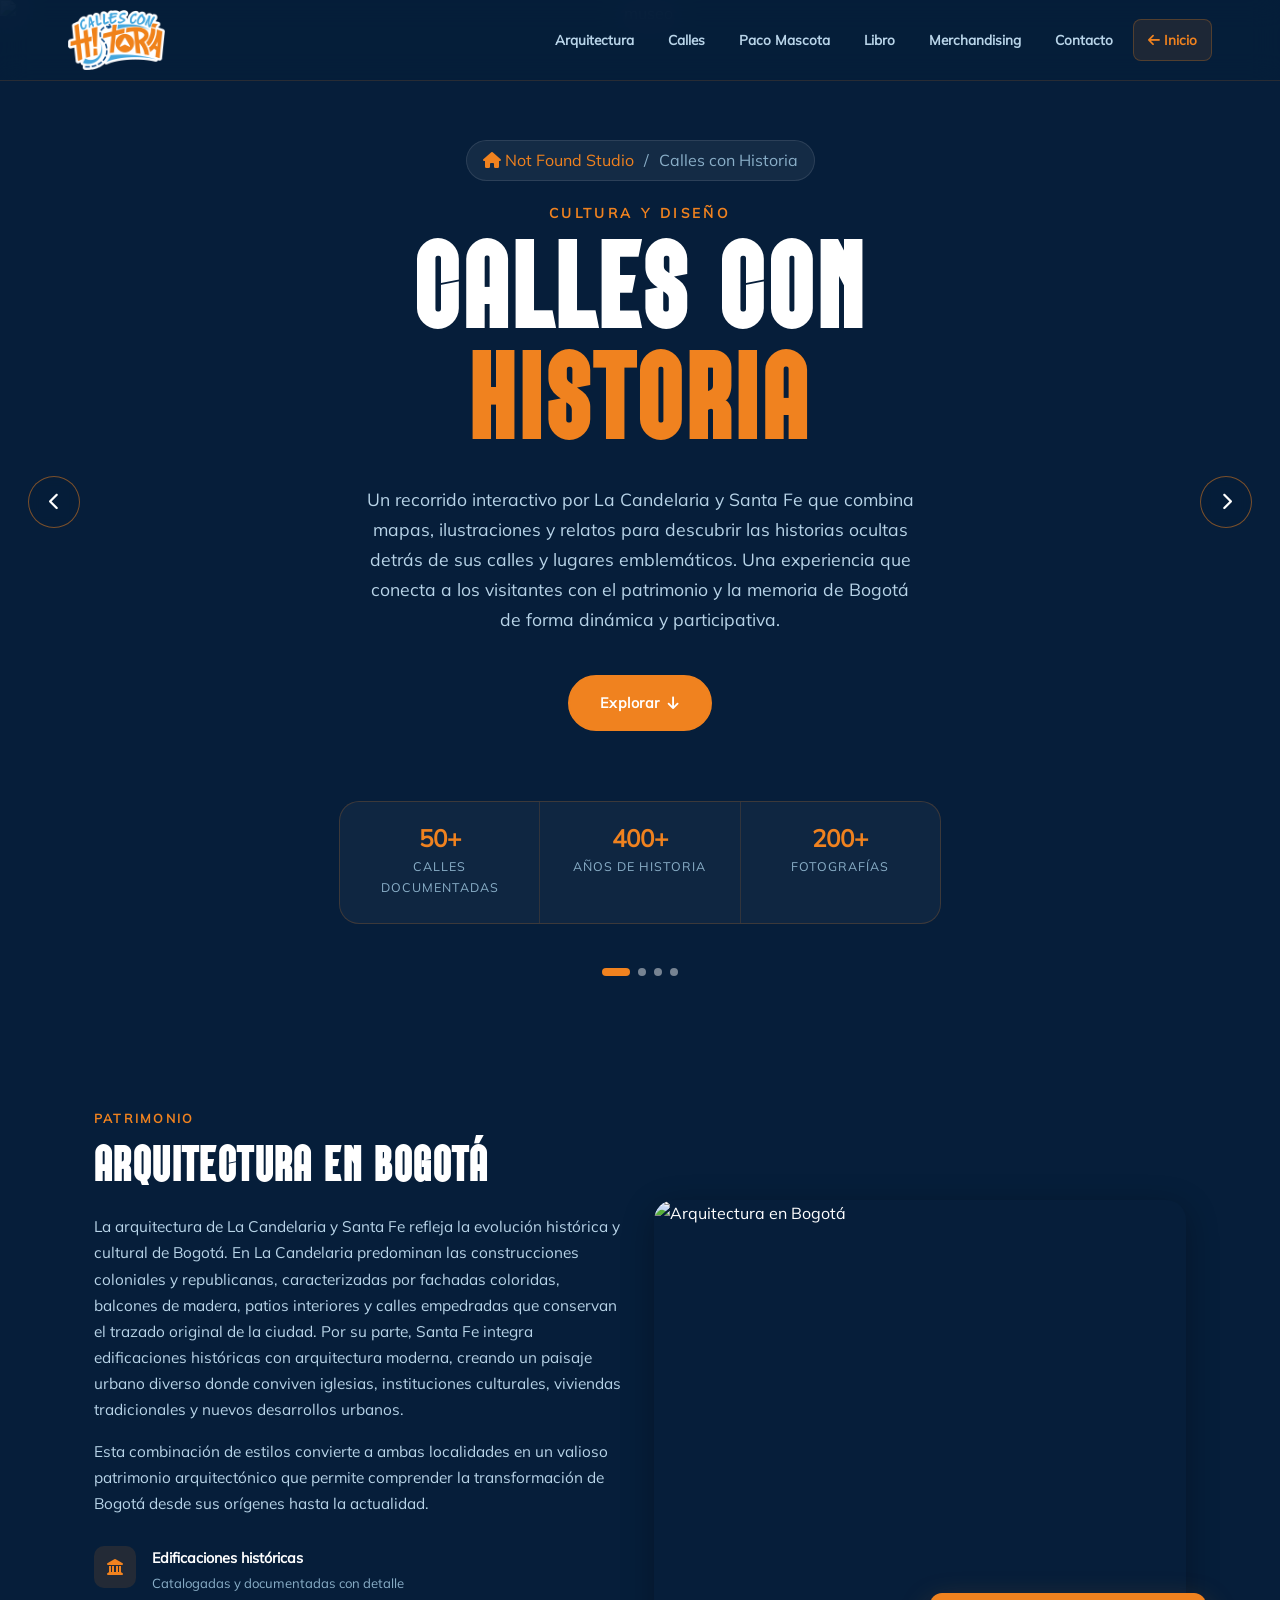
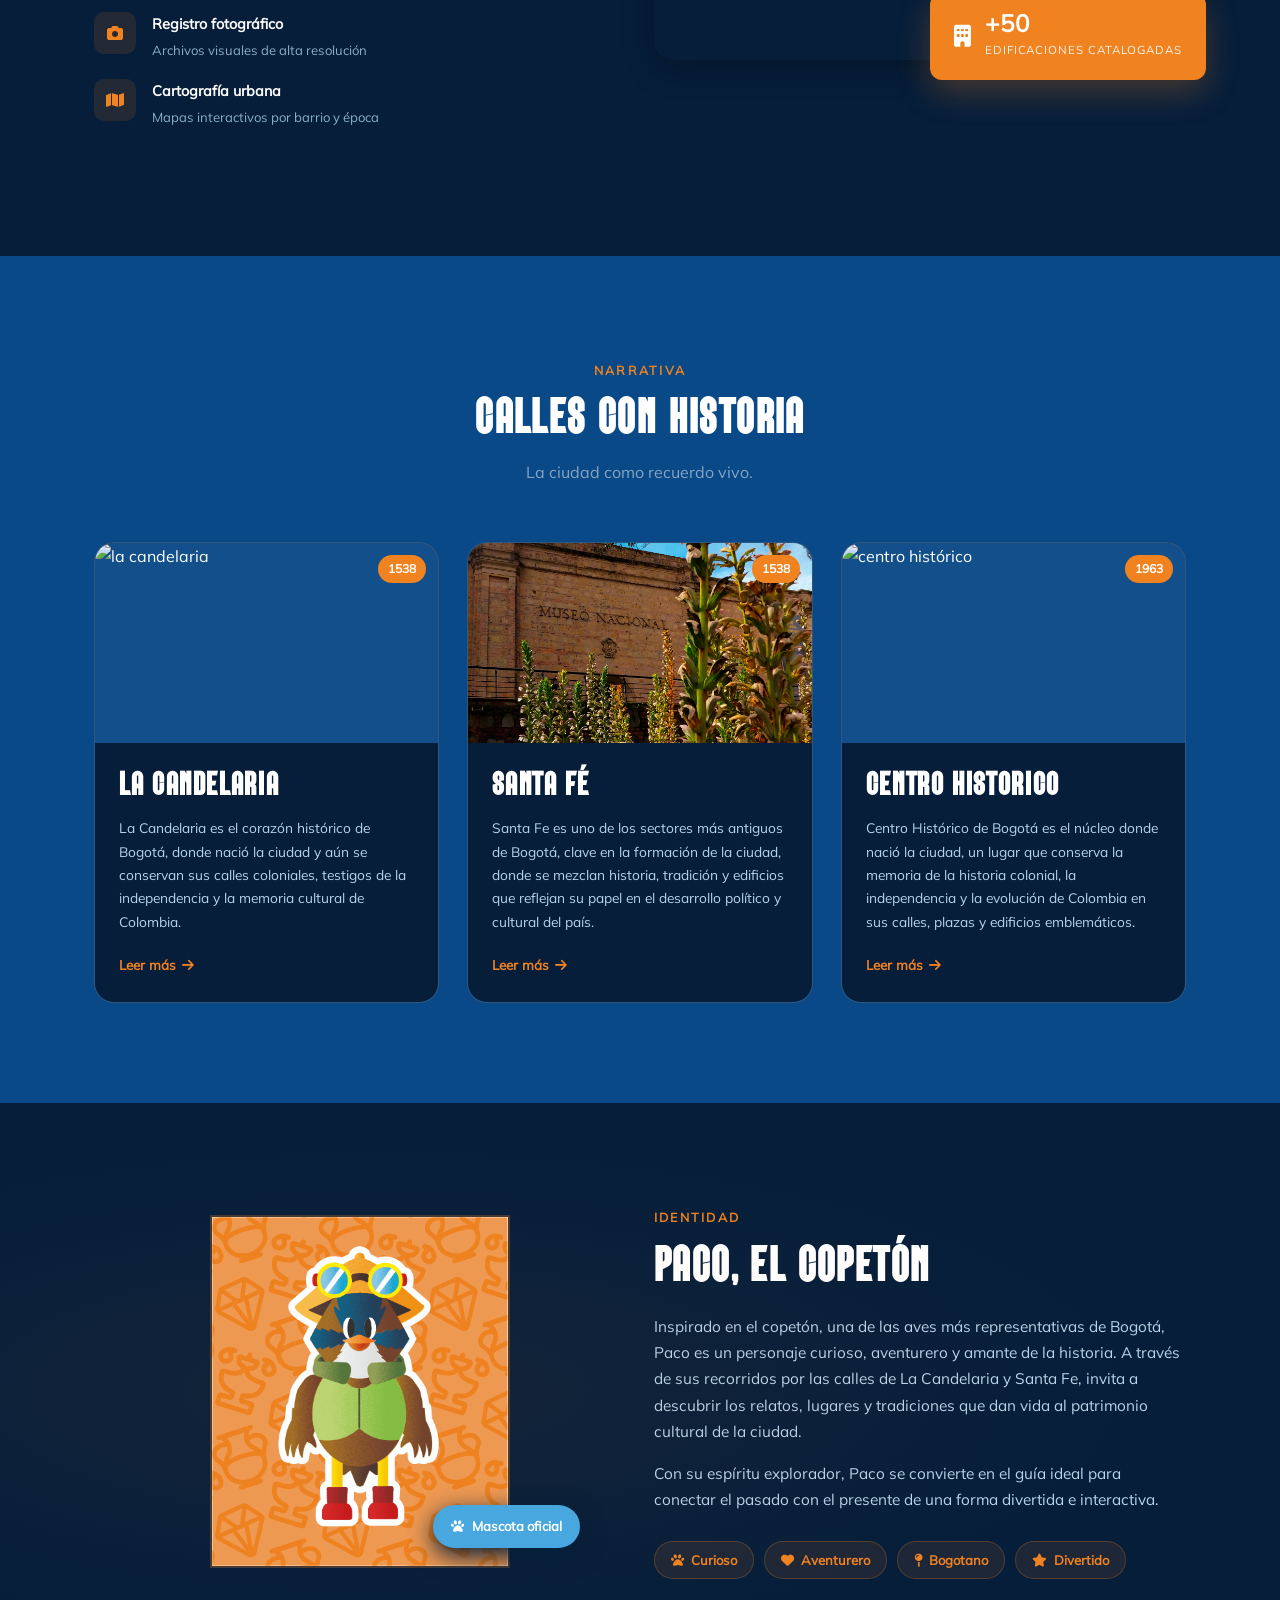
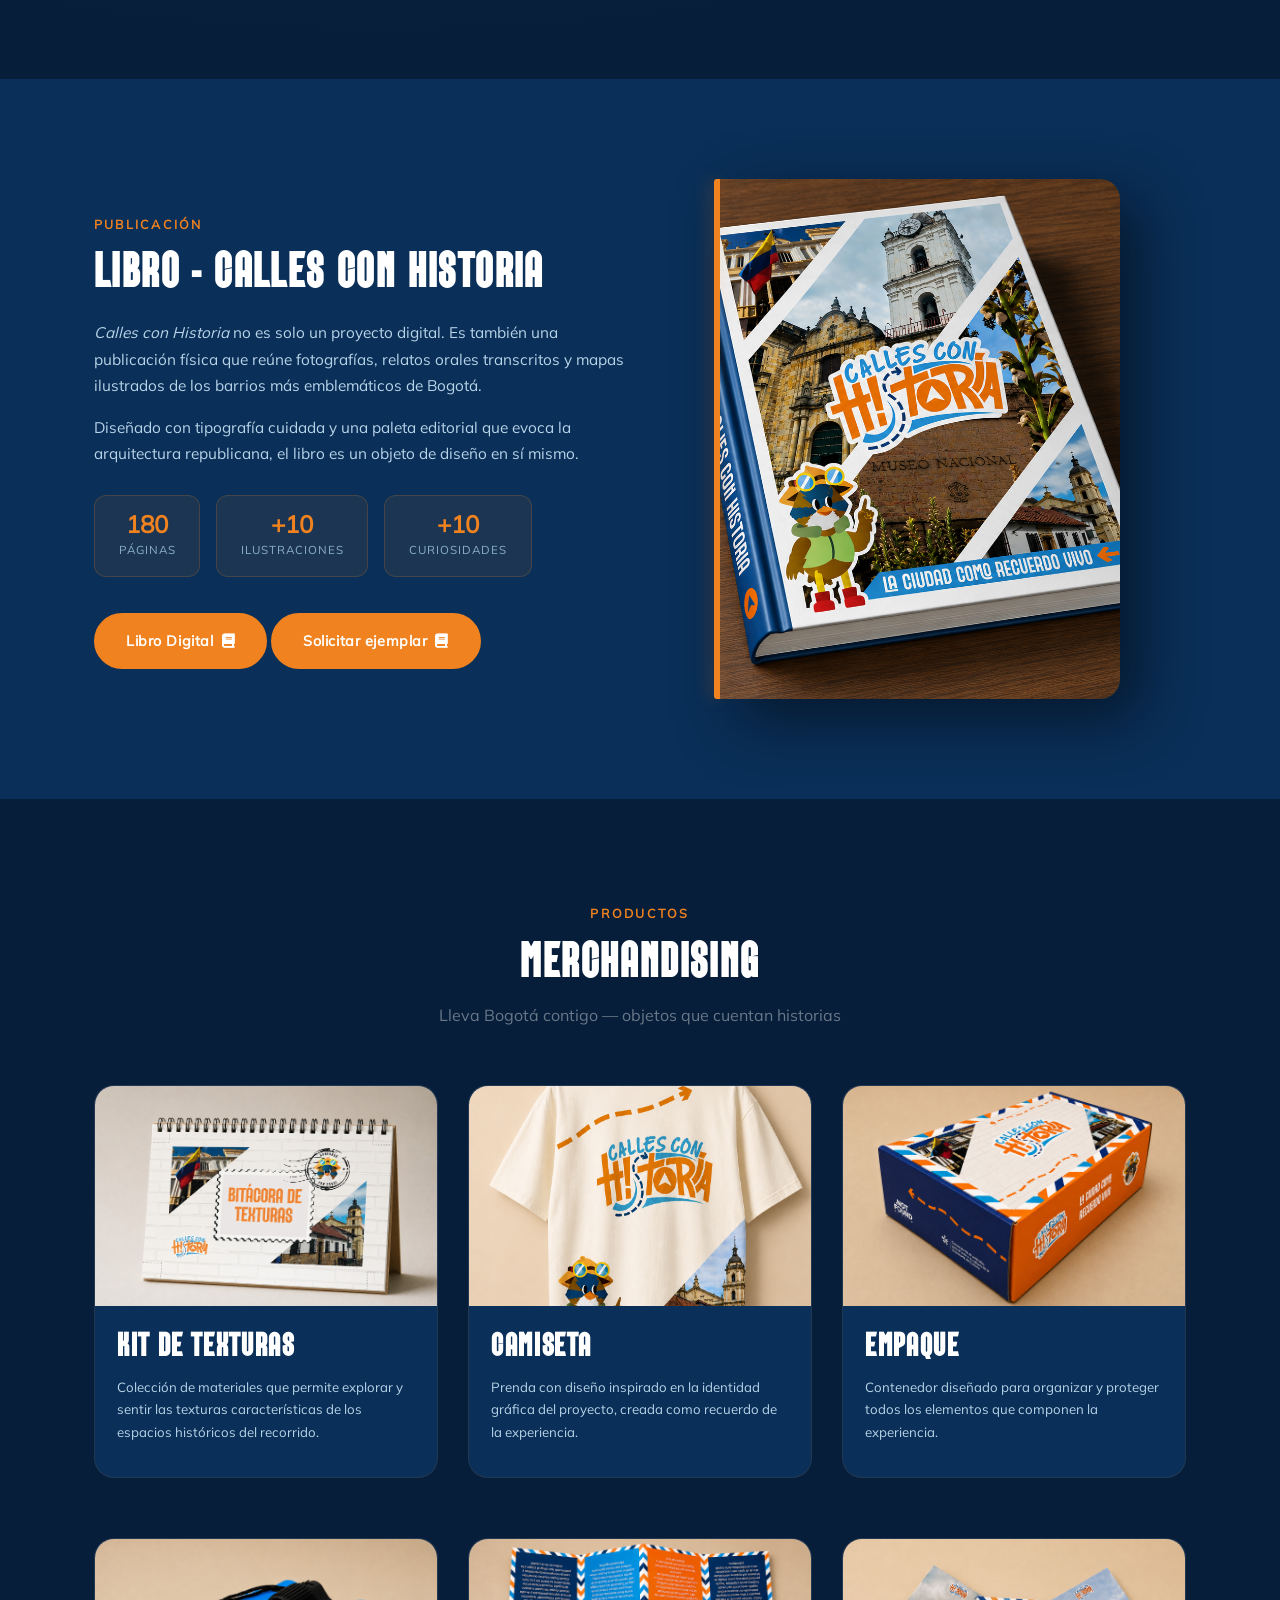
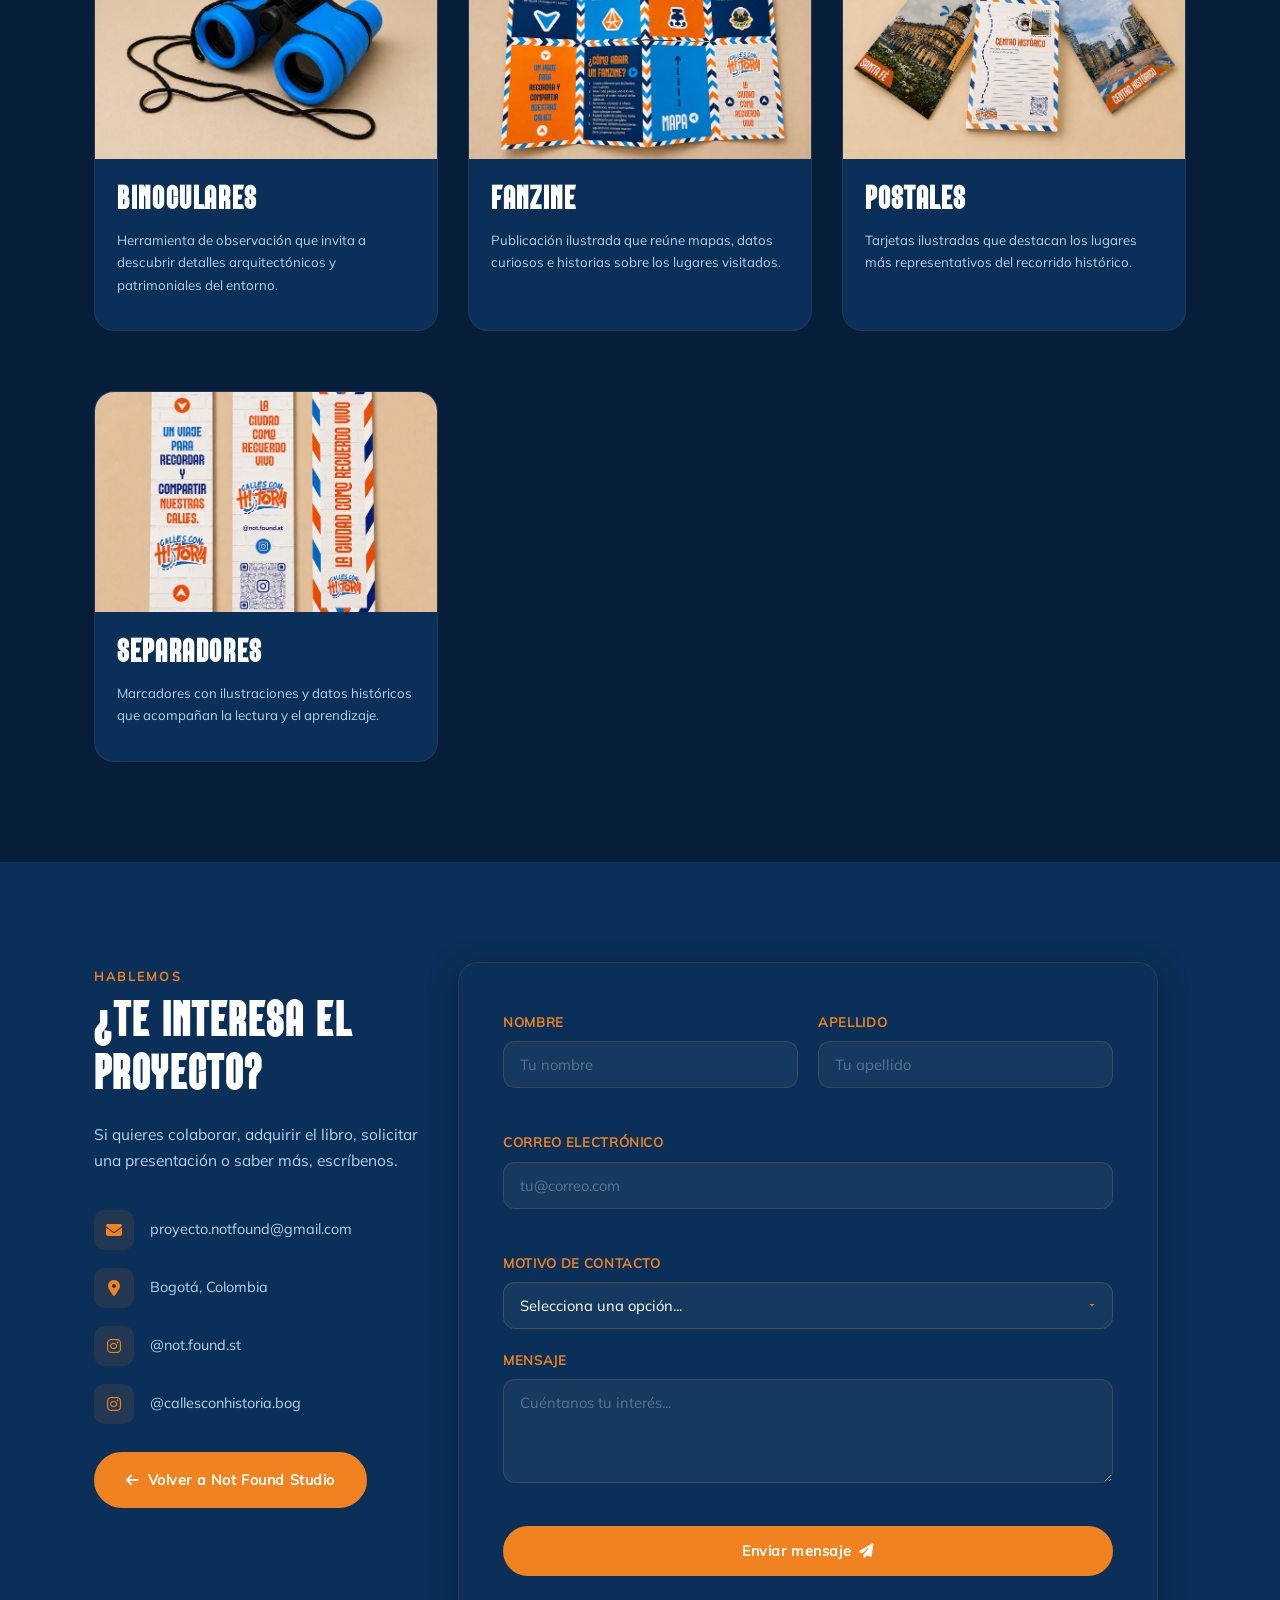
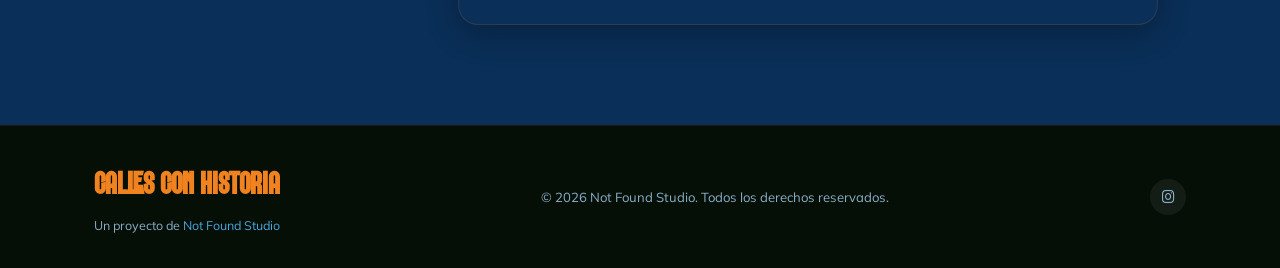
==== commit b6193fc1: "cambio3 cambio del ig" ====
--- a/proyecto.html
+++ b/proyecto.html
@@ -447,7 +447,7 @@
             </div>
             <div class="contact-item">
               <i class="fab fa-instagram"></i>
-              <span>@notfoundstudio</span>
+              <span>@not.found.st</span>
             </div>
             <div class="contact-item">
               <i class="fab fa-instagram"></i>
